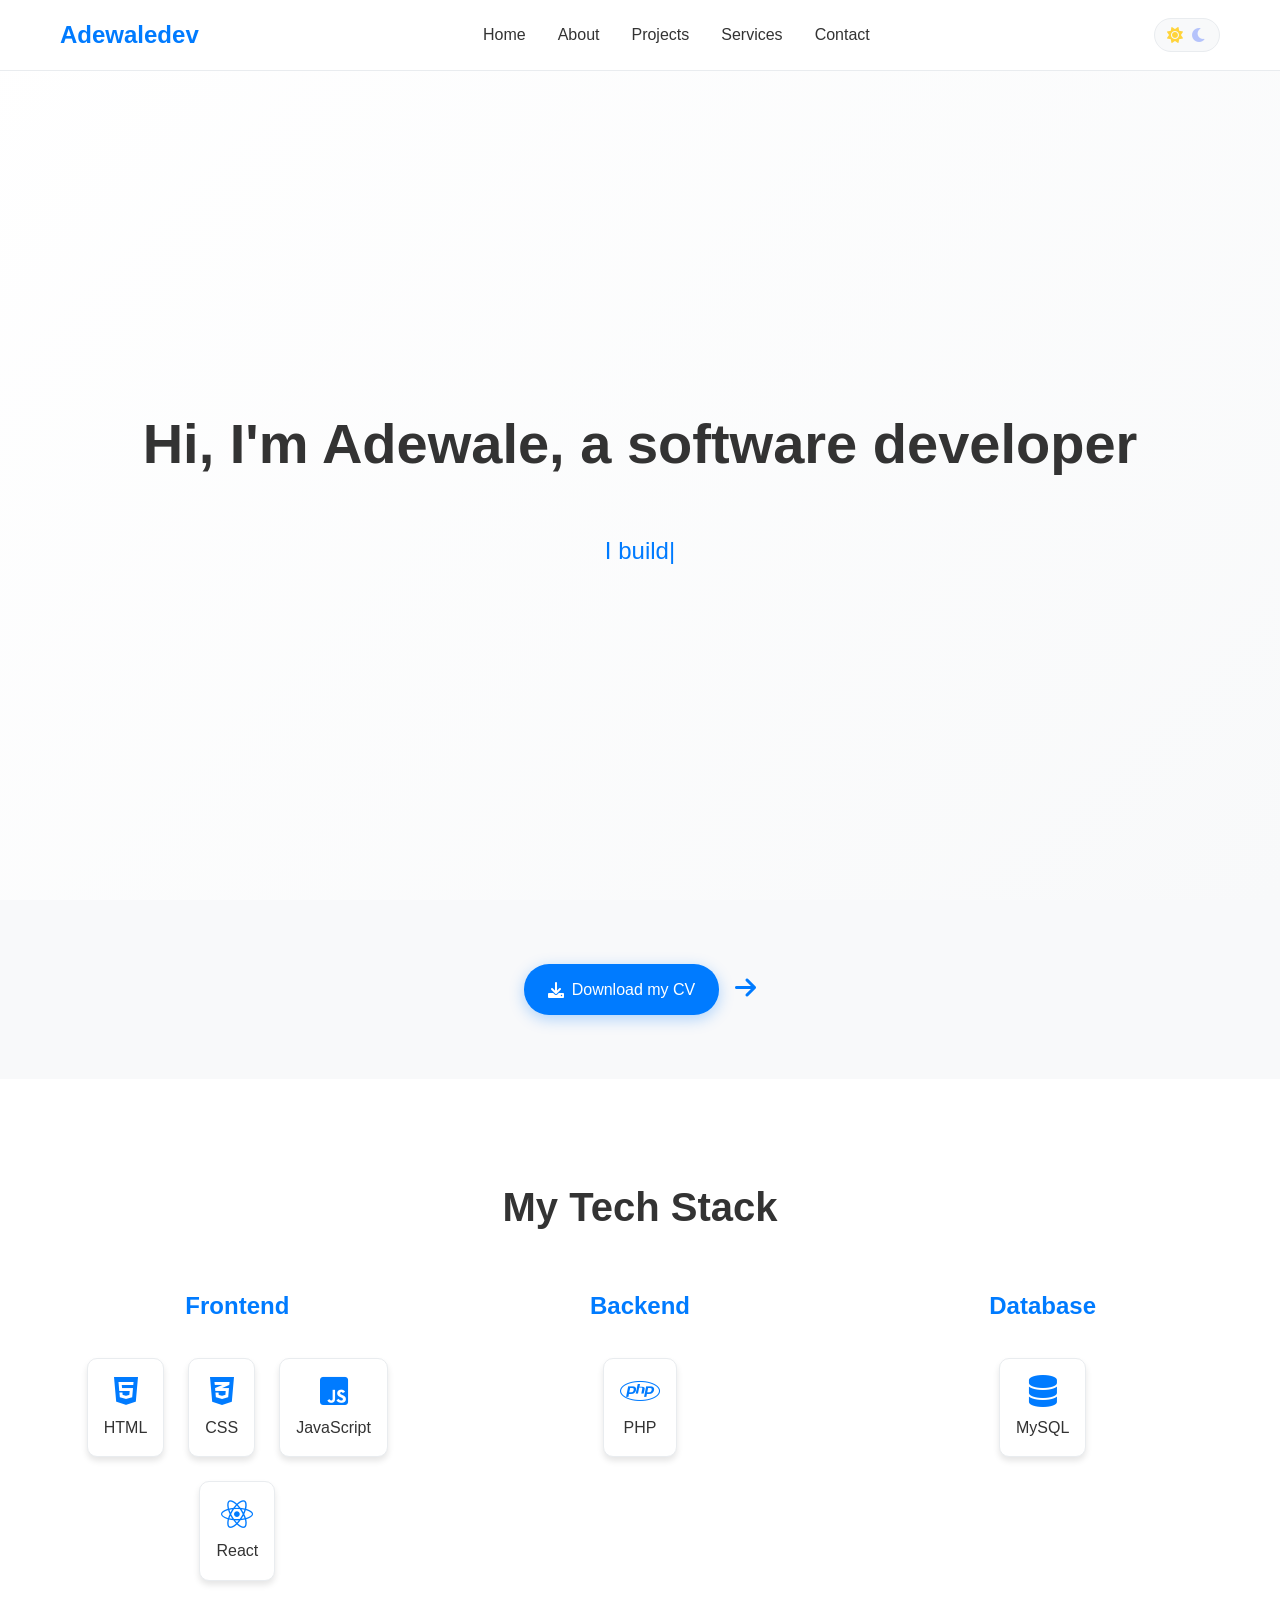
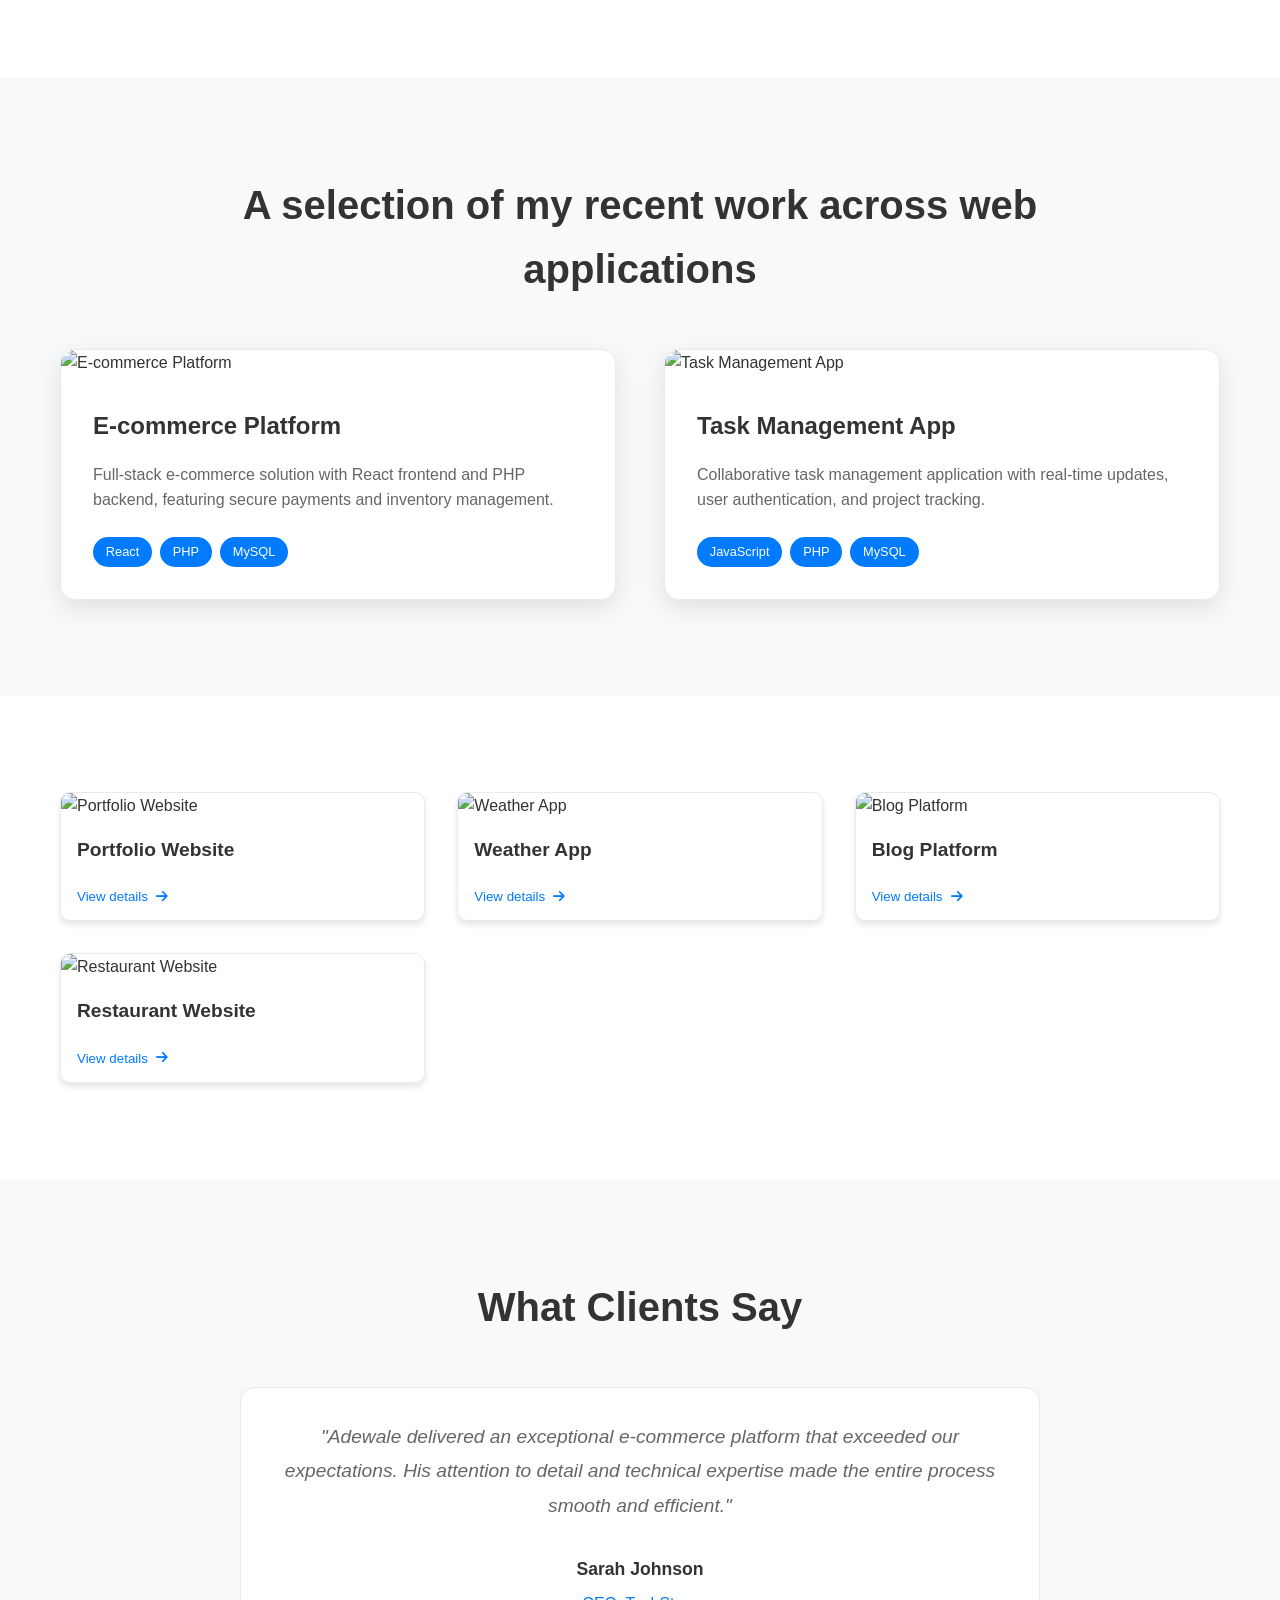
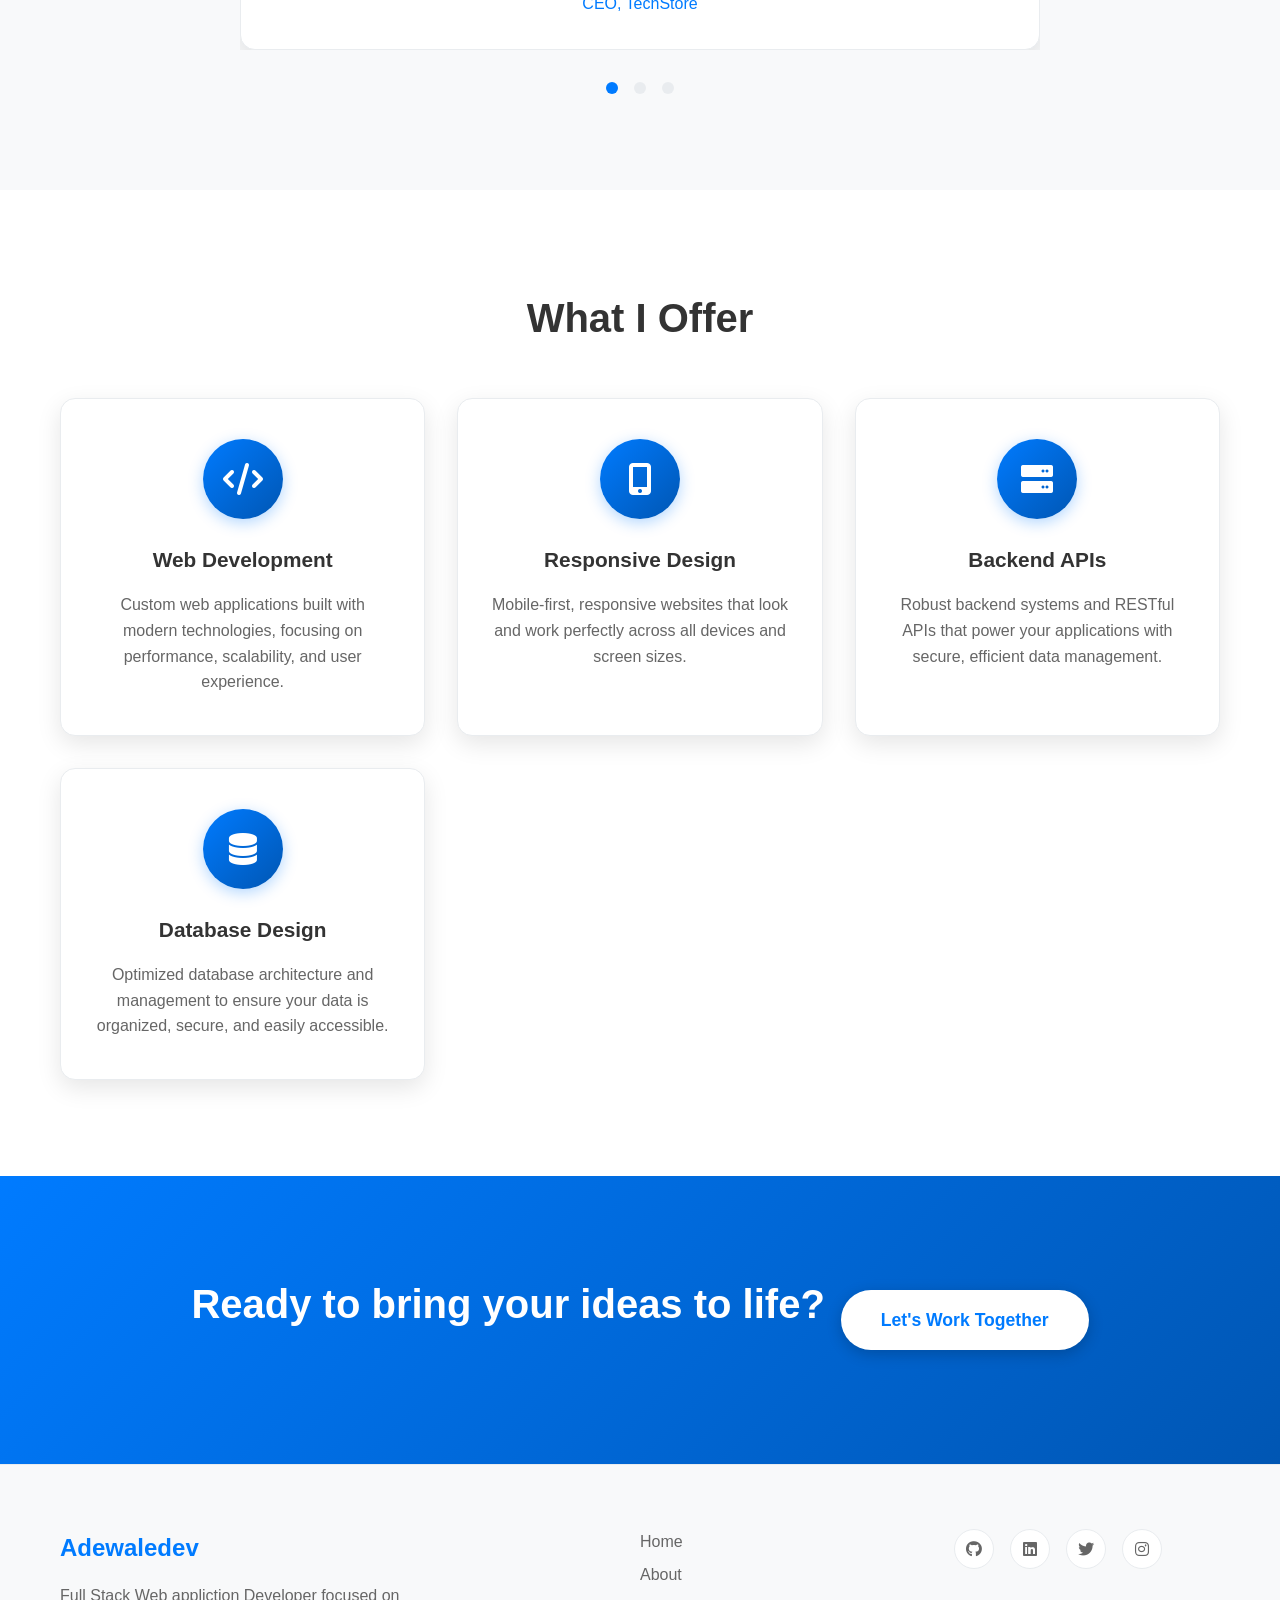
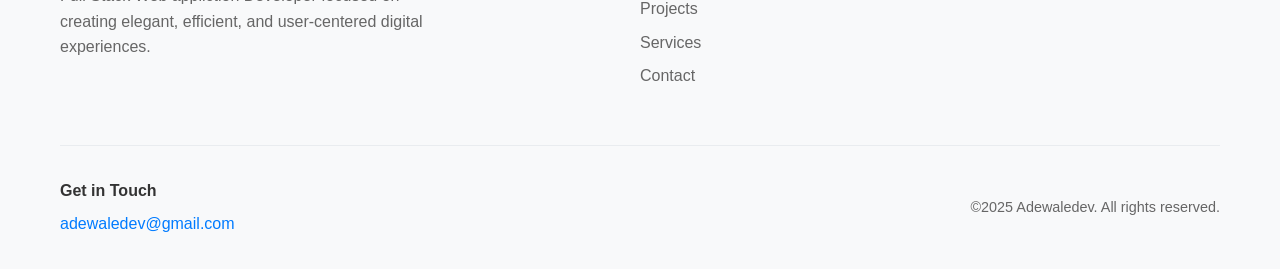
==== index.html @ 25d6973c "Add files via upload Project Overview A modern, responsive portfolio website built for Adewale, a F" ====
<!DOCTYPE html>
<html lang="en">
<head>
    <meta charset="UTF-8">
    <meta name="viewport" content="width=device-width, initial-scale=1.0">
    <title>Adewaledev - Full Stack Developer</title>
    <link rel="stylesheet" href="styles.css">
    <link href="https://cdnjs.cloudflare.com/ajax/libs/font-awesome/6.0.0/css/all.min.css" rel="stylesheet">
</head>
<body>
    <!-- Header -->
    <header class="header">
        <div class="container">
            <div class="logo">
                <h2>Adewaledev</h2>
            </div>
            <nav class="nav">
                <ul>
                    <li><a href="#home">Home</a></li>
                    <li><a href="#about">About</a></li>
                    <li><a href="#projects">Projects</a></li>
                    <li><a href="#services">Services</a></li>
                    <li><a href="#contact">Contact</a></li>
                </ul>
            </nav>
            <div class="theme-toggle">
                <input type="checkbox" id="theme-switch">
                <label for="theme-switch" class="toggle-label">
                    <i class="fas fa-sun"></i>
                    <i class="fas fa-moon"></i>
                </label>
            </div>
            <div class="mobile-menu-toggle">
                <span></span>
                <span></span>
                <span></span>
            </div>
        </div>
    </header>

    <!-- Hero Section -->
    <section id="home" class="hero">
        <div class="container">
            <div class="hero-content">
                <h1>Hi, I'm Adewale, a software developer</h1>
                <div class="typing-animation">
                    <span id="typing-text"></span>
                    <span class="cursor">|</span>
                </div>
            </div>
        </div>
    </section>

    <!-- Call to Action Section -->
    <section class="cta-explore">
        <div class="container">
            <div class="cta-content">
               <a href="#" id="download-cv" class="cv-download-btn">
                   <i class="fas fa-download"></i>
                   <span>Download my CV</span>
               </a>
                <div class="arrow-animation">
                    <i class="fas fa-arrow-right"></i>
                </div>
            </div>
        </div>
    </section>

    <!-- Tech Stack Section -->
    <section id="about" class="tech-stack">
        <div class="container">
            <h2>My Tech Stack</h2>
            <div class="tech-categories">
                <div class="tech-category">
                    <h3>Frontend</h3>
                    <div class="tech-items">
                        <div class="tech-item">
                            <i class="fab fa-html5"></i>
                            <span>HTML</span>
                        </div>
                        <div class="tech-item">
                            <i class="fab fa-css3-alt"></i>
                            <span>CSS</span>
                        </div>
                        <div class="tech-item">
                            <i class="fab fa-js-square"></i>
                            <span>JavaScript</span>
                        </div>
                        <div class="tech-item">
                            <i class="fab fa-react"></i>
                            <span>React</span>
                        </div>
                    </div>
                </div>
                <div class="tech-category">
                    <h3>Backend</h3>
                    <div class="tech-items">
                        <div class="tech-item">
                            <i class="fab fa-php"></i>
                            <span>PHP</span>
                        </div>
                    </div>
                </div>
                <div class="tech-category">
                    <h3>Database</h3>
                    <div class="tech-items">
                        <div class="tech-item">
                            <i class="fas fa-database"></i>
                            <span>MySQL</span>
                        </div>
                    </div>
                </div>
            </div>
        </div>
    </section>

    <!-- Featured Projects Section -->
    <section id="projects" class="featured-projects">
        <div class="container">
            <h2>A selection of my recent work across web applications</h2>
            <div class="featured-grid">
                <div class="featured-project">
                    <div class="project-image">
                        <img src="img/4 (2).jpg" alt="E-commerce Platform">
                    </div>
                    <div class="project-info">
                        <h3>E-commerce Platform</h3>
                        <p>Full-stack e-commerce solution with React frontend and PHP backend, featuring secure payments and inventory management.</p>
                        <div class="project-tech">
                            <span>React</span>
                            <span>PHP</span>
                            <span>MySQL</span>
                        </div>
                    </div>
                </div>
                <div class="featured-project">
                    <div class="project-image">
                        <img src="img/1 (3).jpg" alt="Task Management App">
                    </div>
                    <div class="project-info">
                        <h3>Task Management App</h3>
                        <p>Collaborative task management application with real-time updates, user authentication, and project tracking.</p>
                        <div class="project-tech">
                            <span>JavaScript</span>
                            <span>PHP</span>
                            <span>MySQL</span>
                        </div>
                    </div>
                </div>
            </div>
        </div>
    </section>

    <!-- Other Projects Grid -->
    <section class="other-projects">
        <div class="container">
            <div class="projects-grid">
                <div class="project-card">
                    <div class="project-thumbnail">
                        <img src="img/1 (1).jpg" alt="Portfolio Website">
                    </div>
                    <h4>Portfolio Website</h4>
                    <button class="view-details-btn">
                        View details <i class="fas fa-arrow-right"></i>
                    </button>
                </div>
                <div class="project-card">
                    <div class="project-thumbnail">
                        <img src="img/1 (2).jpg" alt="Weather App">
                    </div>
                    <h4>Weather App</h4>
                    <button class="view-details-btn">
                        View details <i class="fas fa-arrow-right"></i>
                    </button>
                </div>
                <div class="project-card">
                    <div class="project-thumbnail">
                        <img src="img/1 (3).jpg" alt="Blog Platform">
                    </div>
                    <h4>Blog Platform</h4>
                    <button class="view-details-btn">
                        View details <i class="fas fa-arrow-right"></i>
                    </button>
                </div>
                <div class="project-card">
                    <div class="project-thumbnail">
                        <img src="img/4 (1).jpg" alt="Restaurant Website">
                    </div>
                    <h4>Restaurant Website</h4>
                    <button class="view-details-btn">
                        View details <i class="fas fa-arrow-right"></i>
                    </button>
                </div>
            </div>
        </div>
    </section>

    <!-- Client Feedback Section -->
    <section class="client-feedback">
        <div class="container">
            <h2>What Clients Say</h2>
            <div class="testimonial-slider">
                <div class="testimonial active">
                    <div class="testimonial-content">
                        <p>"Adewale delivered an exceptional e-commerce platform that exceeded our expectations. His attention to detail and technical expertise made the entire process smooth and efficient."</p>
                        <div class="client-info">
                            <h4>Sarah Johnson</h4>
                            <span>CEO, TechStore</span>
                        </div>
                    </div>
                </div>
                <div class="testimonial">
                    <div class="testimonial-content">
                        <p>"Working with Adewale was a pleasure. He understood our requirements perfectly and delivered a robust web application that has significantly improved our business operations."</p>
                        <div class="client-info">
                            <h4>Michael Chen</h4>
                            <span>Founder, StartupXYZ</span>
                        </div>
                    </div>
                </div>
                <div class="testimonial">
                    <div class="testimonial-content">
                        <p>"Adewale's full-stack development skills are impressive. He created a beautiful, functional website that perfectly represents our brand and serves our customers well."</p>
                        <div class="client-info">
                            <h4>Emily Rodriguez</h4>
                            <span>Marketing Director, Creative Agency</span>
                        </div>
                    </div>
                </div>
            </div>
            <div class="testimonial-dots">
                <span class="dot active" data-slide="0"></span>
                <span class="dot" data-slide="1"></span>
                <span class="dot" data-slide="2"></span>
            </div>
        </div>
    </section>

    <!-- Services Section -->
    <section id="services" class="services">
        <div class="container">
            <h2>What I Offer</h2>
            <div class="services-grid">
                <div class="service-box">
                    <div class="service-icon">
                        <i class="fas fa-code"></i>
                    </div>
                    <h3>Web Development</h3>
                    <p>Custom web applications built with modern technologies, focusing on performance, scalability, and user experience.</p>
                </div>
                <div class="service-box">
                    <div class="service-icon">
                        <i class="fas fa-mobile-alt"></i>
                    </div>
                    <h3>Responsive Design</h3>
                    <p>Mobile-first, responsive websites that look and work perfectly across all devices and screen sizes.</p>
                </div>
                <div class="service-box">
                    <div class="service-icon">
                        <i class="fas fa-server"></i>
                    </div>
                    <h3>Backend APIs</h3>
                    <p>Robust backend systems and RESTful APIs that power your applications with secure, efficient data management.</p>
                </div>
                <div class="service-box">
                    <div class="service-icon">
                        <i class="fas fa-database"></i>
                    </div>
                    <h3>Database Design</h3>
                    <p>Optimized database architecture and management to ensure your data is organized, secure, and easily accessible.</p>
                </div>
            </div>
        </div>
    </section>

    <!-- Call to Action Section -->
    <section class="cta-work">
        <div class="container">
            <div class="cta-content">
                <h2>Ready to bring your ideas to life?</h2>
                <a href="mailto:adewaledev@gmail.com" class="cta-button">
                    Let's Work Together
                </a>
            </div>
        </div>
    </section>

    <!-- Footer -->
    <footer id="contact" class="footer">
        <div class="container">
            <div class="footer-content">
                <div class="footer-info">
                    <h3>Adewaledev</h3>
                    <p>Full Stack Web appliction Developer focused on creating elegant, efficient, and user-centered digital experiences.</p>
                </div>
                <div class="footer-nav">
                    <ul>
                        <li><a href="#home">Home</a></li>
                        <li><a href="#about">About</a></li>
                        <li><a href="#projects">Projects</a></li>
                        <li><a href="#services">Services</a></li>
                        <li><a href="#contact">Contact</a></li>
                    </ul>
                </div>
                <div class="footer-social">
                    <a href="#" aria-label="GitHub"><i class="fab fa-github"></i></a>
                    <a href="#" aria-label="LinkedIn"><i class="fab fa-linkedin"></i></a>
                    <a href="#" aria-label="Twitter"><i class="fab fa-twitter"></i></a>
                    <a href="#" aria-label="Instagram"><i class="fab fa-instagram"></i></a>
                </div>
            </div>
            <div class="footer-bottom">
                <div class="get-in-touch">
                    <h4>Get in Touch</h4>
                    <a href="mailto:adewaledev@gmail.com">adewaledev@gmail.com</a>
                </div>
                <div class="footer-copyright">
                    <p>&copy;2025 Adewaledev. All rights reserved.</p>
                </div>
            </div>
        </div>
    </footer>

    <script src="script.js"></script>
</body>
</html>
---- styles.css ----
/* Reset and Base Styles */
* {
    margin: 0;
    padding: 0;
    box-sizing: border-box;
}

:root {
    /* Light mode colors */
    --primary-bg: #ffffff;
    --secondary-bg: #f8f9fa;
    --text-primary: #333333;
    --text-secondary: #666666;
    --accent-color: #007bff;
    --accent-hover: #0056b3;
    --border-color: #e9ecef;
    --shadow: rgba(0, 0, 0, 0.1);
    --card-bg: #ffffff;
}

[data-theme="dark"] {
    /* Dark mode colors */
    --primary-bg: #1a1a1a;
    --secondary-bg: #2d2d2d;
    --text-primary: #ffffff;
    --text-secondary: #cccccc;
    --accent-color: #4dabf7;
    --accent-hover: #339af0;
    --border-color: #404040;
    --shadow: rgba(0, 0, 0, 0.3);
    --card-bg: #2d2d2d;
}

body {
    font-family: 'Arial', sans-serif;
    line-height: 1.6;
    color: var(--text-primary);
    background-color: var(--primary-bg);
    transition: all 0.3s ease;
}

.container {
    max-width: 1200px;
    margin: 0 auto;
    padding: 0 20px;
}

/* Header Styles */
.header {
    position: fixed;
    top: 0;
    left: 0;
    right: 0;
    z-index: 1000;
    background-color: var(--primary-bg);
    border-bottom: 1px solid var(--border-color);
    backdrop-filter: blur(10px);
    transition: all 0.3s ease;
}

.header .container {
    display: flex;
    justify-content: space-between;
    align-items: center;
    padding: 1rem 20px;
}

.logo h2 {
    color: var(--accent-color);
    font-size: 1.5rem;
    font-weight: bold;
}

.nav ul {
    display: flex;
    list-style: none;
    gap: 2rem;
}

.nav a {
    text-decoration: none;
    color: var(--text-primary);
    font-weight: 500;
    transition: color 0.3s ease;
    position: relative;
}

.nav a:hover {
    color: var(--accent-color);
}

.nav a::after {
    content: '';
    position: absolute;
    bottom: -5px;
    left: 0;
    width: 0;
    height: 2px;
    background-color: var(--accent-color);
    transition: width 0.3s ease;
}

.nav a:hover::after {
    width: 100%;
}

/* Theme Toggle */
.theme-toggle {
    position: relative;
}

#theme-switch {
    display: none;
}

.toggle-label {
    display: flex;
    align-items: center;
    background-color: var(--secondary-bg);
    padding: 0.5rem;
    border-radius: 25px;
    cursor: pointer;
    transition: all 0.3s ease;
    border: 1px solid var(--border-color);
}

.toggle-label i {
    font-size: 1rem;
    margin: 0 0.25rem;
    transition: all 0.3s ease;
}

.toggle-label .fa-sun {
    color: #ffd43b;
}

.toggle-label .fa-moon {
    color: #748ffc;
}

#theme-switch:checked + .toggle-label .fa-sun {
    opacity: 0.5;
}

#theme-switch:not(:checked) + .toggle-label .fa-moon {
    opacity: 0.5;
}

/* Mobile Menu Toggle */
.mobile-menu-toggle {
    display: none;
    flex-direction: column;
    cursor: pointer;
    gap: 4px;
    padding: 5px;
    z-index: 1001;
}

.mobile-menu-toggle span {
    width: 25px;
    height: 3px;
    background-color: var(--text-primary);
    transition: all 0.3s ease;
    border-radius: 2px;
}

/* Mobile menu toggle animation */
.mobile-menu-toggle.active span:nth-child(1) {
    transform: rotate(45deg) translate(5px, 5px);
}

.mobile-menu-toggle.active span:nth-child(2) {
    opacity: 0;
}

.mobile-menu-toggle.active span:nth-child(3) {
    transform: rotate(-45deg) translate(7px, -6px);
}

/* Hero Section */
.hero {
    min-height: 100vh;
    display: flex;
    align-items: center;
    justify-content: center;
    text-align: center;
    background: linear-gradient(135deg, var(--primary-bg) 0%, var(--secondary-bg) 100%);
    padding-top: 80px;
}

.hero-content h1 {
    font-size: 3.5rem;
    font-weight: bold;
    margin-bottom: 2rem;
    color: var(--text-primary);
    opacity: 0;
    animation: fadeInUp 1s ease 0.5s forwards;
}

.typing-animation {
    font-size: 1.5rem;
    color: var(--accent-color);
    min-height: 60px;
    display: flex;
    align-items: center;
    justify-content: center;
    opacity: 0;
    animation: fadeInUp 1s ease 1s forwards;
}

.cursor {
    animation: blink 1s infinite;
}

@keyframes fadeInUp {
    from {
        opacity: 0;
        transform: translateY(30px);
    }
    to {
        opacity: 1;
        transform: translateY(0);
    }
}

@keyframes blink {
    0%, 50% { opacity: 1; }
    51%, 100% { opacity: 0; }
}

/* Call to Action Explore */
.cta-explore {
    padding: 4rem 0;
    text-align: center;
    background-color: var(--secondary-bg);
}

.cta-content {
    display: flex;
    align-items: center;
    justify-content: center;
    gap: 1rem;
}

.cta-content p {
    font-size: 1.2rem;
    color: var(--text-secondary);
}

/* CV Download Button */
.cv-download-btn {
    display: inline-flex;
    align-items: center;
    gap: 0.5rem;
    padding: 0.8rem 1.5rem;
    background-color: var(--accent-color);
    color: white;
    text-decoration: none;
    border-radius: 25px;
    font-weight: 500;
    transition: all 0.3s ease;
    box-shadow: 0 4px 15px rgba(0, 123, 255, 0.3);
}

.cv-download-btn:hover {
    background-color: var(--accent-hover);
    transform: translateY(-3px);
    box-shadow: 0 8px 25px rgba(0, 123, 255, 0.4);
}

.cv-download-btn i {
    font-size: 1rem;
}

.arrow-animation {
    animation: bounceRight 2s infinite;
}

.arrow-animation i {
    font-size: 1.5rem;
    color: var(--accent-color);
}

@keyframes bounceRight {
    0%, 20%, 50%, 80%, 100% {
        transform: translateX(0);
    }
    40% {
        transform: translateX(10px);
    }
    60% {
        transform: translateX(5px);
    }
}

/* Tech Stack Section */
.tech-stack {
    padding: 6rem 0;
    background-color: var(--primary-bg);
}

.tech-stack h2 {
    text-align: center;
    font-size: 2.5rem;
    margin-bottom: 3rem;
    color: var(--text-primary);
}

.tech-categories {
    display: grid;
    grid-template-columns: repeat(auto-fit, minmax(300px, 1fr));
    gap: 3rem;
}

.tech-category h3 {
    text-align: center;
    font-size: 1.5rem;
    margin-bottom: 2rem;
    color: var(--accent-color);
}

.tech-items {
    display: flex;
    justify-content: center;
    flex-wrap: wrap;
    gap: 1.5rem;
}

.tech-item {
    display: flex;
    flex-direction: column;
    align-items: center;
    gap: 0.5rem;
    padding: 1rem;
    background-color: var(--card-bg);
    border-radius: 10px;
    box-shadow: 0 4px 6px var(--shadow);
    transition: transform 0.3s ease, box-shadow 0.3s ease;
    border: 1px solid var(--border-color);
}

.tech-item:hover {
    transform: translateY(-5px);
    box-shadow: 0 8px 20px var(--shadow);
}

.tech-item i {
    font-size: 2rem;
    color: var(--accent-color);
}

.tech-item span {
    font-weight: 500;
    color: var(--text-primary);
}

/* Featured Projects Section */
.featured-projects {
    padding: 6rem 0;
    background-color: var(--secondary-bg);
}

.featured-projects h2 {
    text-align: center;
    font-size: 2.5rem;
    margin-bottom: 3rem;
    color: var(--text-primary);
    max-width: 800px;
    margin-left: auto;
    margin-right: auto;
}

.featured-grid {
    display: grid;
    grid-template-columns: repeat(auto-fit, minmax(500px, 1fr));
    gap: 3rem;
}

.featured-project {
    background-color: var(--card-bg);
    border-radius: 15px;
    overflow: hidden;
    box-shadow: 0 8px 25px var(--shadow);
    transition: transform 0.3s ease, box-shadow 0.3s ease;
    border: 1px solid var(--border-color);
}

.featured-project:hover {
    transform: translateY(-10px);
    box-shadow: 0 15px 40px var(--shadow);
}

.project-image img {
    width: 100%;
    height: 300px;
    object-fit: cover;
}

.project-info {
    padding: 2rem;
}

.project-info h3 {
    font-size: 1.5rem;
    margin-bottom: 1rem;
    color: var(--text-primary);
}

.project-info p {
    color: var(--text-secondary);
    margin-bottom: 1.5rem;
    line-height: 1.6;
}

.project-tech {
    display: flex;
    gap: 0.5rem;
    flex-wrap: wrap;
}

.project-tech span {
    background-color: var(--accent-color);
    color: white;
    padding: 0.3rem 0.8rem;
    border-radius: 20px;
    font-size: 0.8rem;
    font-weight: 500;
}

/* Other Projects Grid */
.other-projects {
    padding: 6rem 0;
    background-color: var(--primary-bg);
}

.projects-grid {
    display: grid;
    grid-template-columns: repeat(auto-fit, minmax(280px, 1fr));
    gap: 2rem;
}

.project-card {
    background-color: var(--card-bg);
    border-radius: 10px;
    overflow: hidden;
    box-shadow: 0 4px 6px var(--shadow);
    transition: transform 0.3s ease, box-shadow 0.3s ease;
    border: 1px solid var(--border-color);
}

.project-card:hover {
    transform: translateY(-5px);
    box-shadow: 0 8px 20px var(--shadow);
}

.project-thumbnail img {
    width: 100%;
    height: 200px;
    object-fit: cover;
}

.project-card h4 {
    padding: 1rem 1rem 0.5rem;
    color: var(--text-primary);
    font-size: 1.2rem;
}

.view-details-btn {
    display: flex;
    align-items: center;
    gap: 0.5rem;
    padding: 1rem;
    background: none;
    border: none;
    color: var(--accent-color);
    cursor: pointer;
    font-weight: 500;
    transition: color 0.3s ease;
}

.view-details-btn:hover {
    color: var(--accent-hover);
}

.view-details-btn i {
    transition: transform 0.3s ease;
}

.view-details-btn:hover i {
    transform: translateX(5px);
}

/* Client Feedback Section */
.client-feedback {
    padding: 6rem 0;
    background-color: var(--secondary-bg);
}

.client-feedback h2 {
    text-align: center;
    font-size: 2.5rem;
    margin-bottom: 3rem;
    color: var(--text-primary);
}

.testimonial-slider {
    position: relative;
    max-width: 800px;
    margin: 0 auto;
    overflow: hidden;
}

.testimonial {
    display: none;
    text-align: center;
    padding: 2rem;
    background-color: var(--card-bg);
    border-radius: 15px;
    box-shadow: 0 8px 25px var(--shadow);
    border: 1px solid var(--border-color);
    opacity: 0;
    transform: translateX(50px);
    transition: all 0.5s ease;
}

.testimonial.active {
    display: block;
    opacity: 1;
    transform: translateX(0);
}

.testimonial-content p {
    font-size: 1.2rem;
    font-style: italic;
    color: var(--text-secondary);
    margin-bottom: 2rem;
    line-height: 1.8;
}

.client-info h4 {
    color: var(--text-primary);
    font-size: 1.1rem;
    margin-bottom: 0.5rem;
}

.client-info span {
    color: var(--accent-color);
    font-weight: 500;
}

.testimonial-dots {
    display: flex;
    justify-content: center;
    gap: 1rem;
    margin-top: 2rem;
}

.dot {
    width: 12px;
    height: 12px;
    border-radius: 50%;
    background-color: var(--border-color);
    cursor: pointer;
    transition: background-color 0.3s ease;
}

.dot.active {
    background-color: var(--accent-color);
}

/* Services Section */
.services {
    padding: 6rem 0;
    background-color: var(--primary-bg);
}

.services h2 {
    text-align: center;
    font-size: 2.5rem;
    margin-bottom: 3rem;
    color: var(--text-primary);
}

.services-grid {
    display: grid;
    grid-template-columns: repeat(auto-fit, minmax(280px, 1fr));
    gap: 2rem;
}

.service-box {
    text-align: center;
    padding: 2.5rem 2rem;
    background-color: var(--card-bg);
    border-radius: 15px;
    box-shadow: 0 8px 25px var(--shadow);
    transition: transform 0.3s ease, box-shadow 0.3s ease;
    border: 1px solid var(--border-color);
}

.service-box:hover {
    transform: translateY(-10px);
    box-shadow: 0 15px 40px var(--shadow);
}

.service-icon {
    width: 80px;
    height: 80px;
    margin: 0 auto 1.5rem;
    display: flex;
    align-items: center;
    justify-content: center;
    background: linear-gradient(135deg, var(--accent-color), var(--accent-hover));
    border-radius: 50%;
    box-shadow: 0 4px 15px rgba(0, 123, 255, 0.3);
}

.service-icon i {
    font-size: 2rem;
    color: white;
}

.service-box h3 {
    font-size: 1.3rem;
    margin-bottom: 1rem;
    color: var(--text-primary);
}

.service-box p {
    color: var(--text-secondary);
    line-height: 1.6;
}

/* Call to Action Work Section */
.cta-work {
    padding: 6rem 0;
    background: linear-gradient(135deg, var(--accent-color), var(--accent-hover));
    text-align: center;
}

.cta-work .cta-content h2 {
    font-size: 2.5rem;
    color: white;
    margin-bottom: 2rem;
}

.cta-button {
    display: inline-block;
    padding: 1rem 2.5rem;
    background-color: white;
    color: var(--accent-color);
    text-decoration: none;
    font-weight: bold;
    font-size: 1.1rem;
    border-radius: 50px;
    transition: all 0.3s ease;
    box-shadow: 0 4px 15px rgba(0, 0, 0, 0.2);
}

.cta-button:hover {
    transform: translateY(-3px);
    box-shadow: 0 8px 25px rgba(0, 0, 0, 0.3);
}

/* Footer */
.footer {
    background-color: var(--secondary-bg);
    padding: 4rem 0 2rem;
    border-top: 1px solid var(--border-color);
}

.footer-content {
    display: grid;
    grid-template-columns: 2fr 1fr 1fr;
    gap: 3rem;
    margin-bottom: 3rem;
}

.footer-info h3 {
    font-size: 1.5rem;
    color: var(--accent-color);
    margin-bottom: 1rem;
}

.footer-info p {
    color: var(--text-secondary);
    line-height: 1.6;
    max-width: 400px;
}

.footer-nav ul {
    list-style: none;
}

.footer-nav li {
    margin-bottom: 0.5rem;
}

.footer-nav a {
    color: var(--text-secondary);
    text-decoration: none;
    transition: color 0.3s ease;
}

.footer-nav a:hover {
    color: var(--accent-color);
}

.footer-social {
    display: flex;
    gap: 1rem;
    flex-wrap: wrap;
}

.footer-social a {
    display: flex;
    align-items: center;
    justify-content: center;
    width: 40px;
    height: 40px;
    background-color: var(--card-bg);
    color: var(--text-secondary);
    border-radius: 50%;
    text-decoration: none;
    transition: all 0.3s ease;
    border: 1px solid var(--border-color);
}

.footer-social a:hover {
    background-color: var(--accent-color);
    color: white;
    transform: translateY(-3px);
}

.footer-bottom {
    display: flex;
    justify-content: space-between;
    align-items: center;
    padding-top: 2rem;
    border-top: 1px solid var(--border-color);
}

.get-in-touch h4 {
    color: var(--text-primary);
    margin-bottom: 0.5rem;
}

.get-in-touch a {
    color: var(--accent-color);
    text-decoration: none;
    font-weight: 500;
}

.footer-copyright p {
    color: var(--text-secondary);
    font-size: 0.9rem;
}

/* Responsive Design */
@media (max-width: 768px) {
    .header .container {
        padding: 1rem 20px;
    }
    
    .nav {
        position: fixed;
        top: 0;
        right: -100%;
        width: 80%;
        max-width: 300px;
        height: 100vh;
        background-color: var(--primary-bg);
        border-left: 1px solid var(--border-color);
        transition: right 0.3s ease;
        z-index: 1000;
        padding-top: 80px;
        box-shadow: -5px 0 15px var(--shadow);
    }
    
    .nav.active {
        right: 0;
    }
    
    .nav ul {
        flex-direction: column;
        gap: 0;
        padding: 2rem;
    }
    
    .nav li {
        margin-bottom: 1rem;
    }
    
    .nav a {
        display: block;
        padding: 1rem 0;
        font-size: 1.1rem;
        border-bottom: 1px solid var(--border-color);
        color: var(--text-primary);
    }
    
    .mobile-menu-toggle {
        display: flex;
    }
    
    .hero-content h1 {
        font-size: 2.5rem;
    }
    
    .typing-animation {
        font-size: 1.2rem;
    }
    
    .tech-categories {
        grid-template-columns: 1fr;
        gap: 2rem;
    }
    
    .featured-grid {
        grid-template-columns: 1fr;
        gap: 2rem;
    }
    
    .featured-project {
        min-width: unset;
    }
    
    .projects-grid {
        grid-template-columns: repeat(auto-fit, minmax(250px, 1fr));
        gap: 1.5rem;
    }
    
    .services-grid {
        grid-template-columns: 1fr;
        gap: 1.5rem;
    }
    
    .service-box {
        padding: 2rem 1.5rem;
    }
    
    .footer-content {
        grid-template-columns: 1fr;
        gap: 2rem;
        text-align: center;
    }
    
    .footer-social {
        justify-content: center;
    }
    
    .footer-bottom {
        flex-direction: column;
        gap: 1rem;
        text-align: center;
    }
    
    .cta-work .cta-content h2 {
        font-size: 2rem;
    }
    
    .cta-content {
        flex-direction: column;
        gap: 1.5rem;
    }
}

@media (max-width: 480px) {
    .hero-content h1 {
        font-size: 2rem;
    }
    
    .typing-animation {
        font-size: 1rem;
    }
    
    .tech-stack h2,
    .featured-projects h2,
    .client-feedback h2,
    .services h2 {
        font-size: 2rem;
    }
    
    .tech-items {
        gap: 1rem;
    }
    
    .tech-item {
        padding: 0.8rem;
    }
    
    .service-box {
        padding: 1.5rem 1rem;
    }
    
    .testimonial {
        padding: 1.5rem;
    }
    
    .testimonial-content p {
        font-size: 1rem;
    }
    
    .cta-work .cta-content h2 {
        font-size: 1.8rem;
    }
    
    .cta-button {
        padding: 0.8rem 2rem;
        font-size: 1rem;
    }
    
    .cv-download-btn {
        padding: 0.7rem 1.2rem;
        font-size: 0.9rem;
    }
}

/* Smooth scrolling */
html {
    scroll-behavior: smooth;
}

/* Loading animations */
@keyframes slideInFromLeft {
    from {
        opacity: 0;
        transform: translateX(-50px);
    }
    to {
        opacity: 1;
        transform: translateX(0);
    }
}

@keyframes slideInFromRight {
    from {
        opacity: 0;
        transform: translateX(50px);
    }
    to {
        opacity: 1;
        transform: translateX(0);
    }
}

@keyframes slideInFromBottom {
    from {
        opacity: 0;
        transform: translateY(50px);
    }
    to {
        opacity: 1;
        transform: translateY(0);
    }
}

/* Intersection Observer animations */
.animate-on-scroll {
    opacity: 0;
    transform: translateY(30px);
    transition: all 0.6s ease;
}

.animate-on-scroll.animate {
    opacity: 1;
    transform: translateY(0);
}
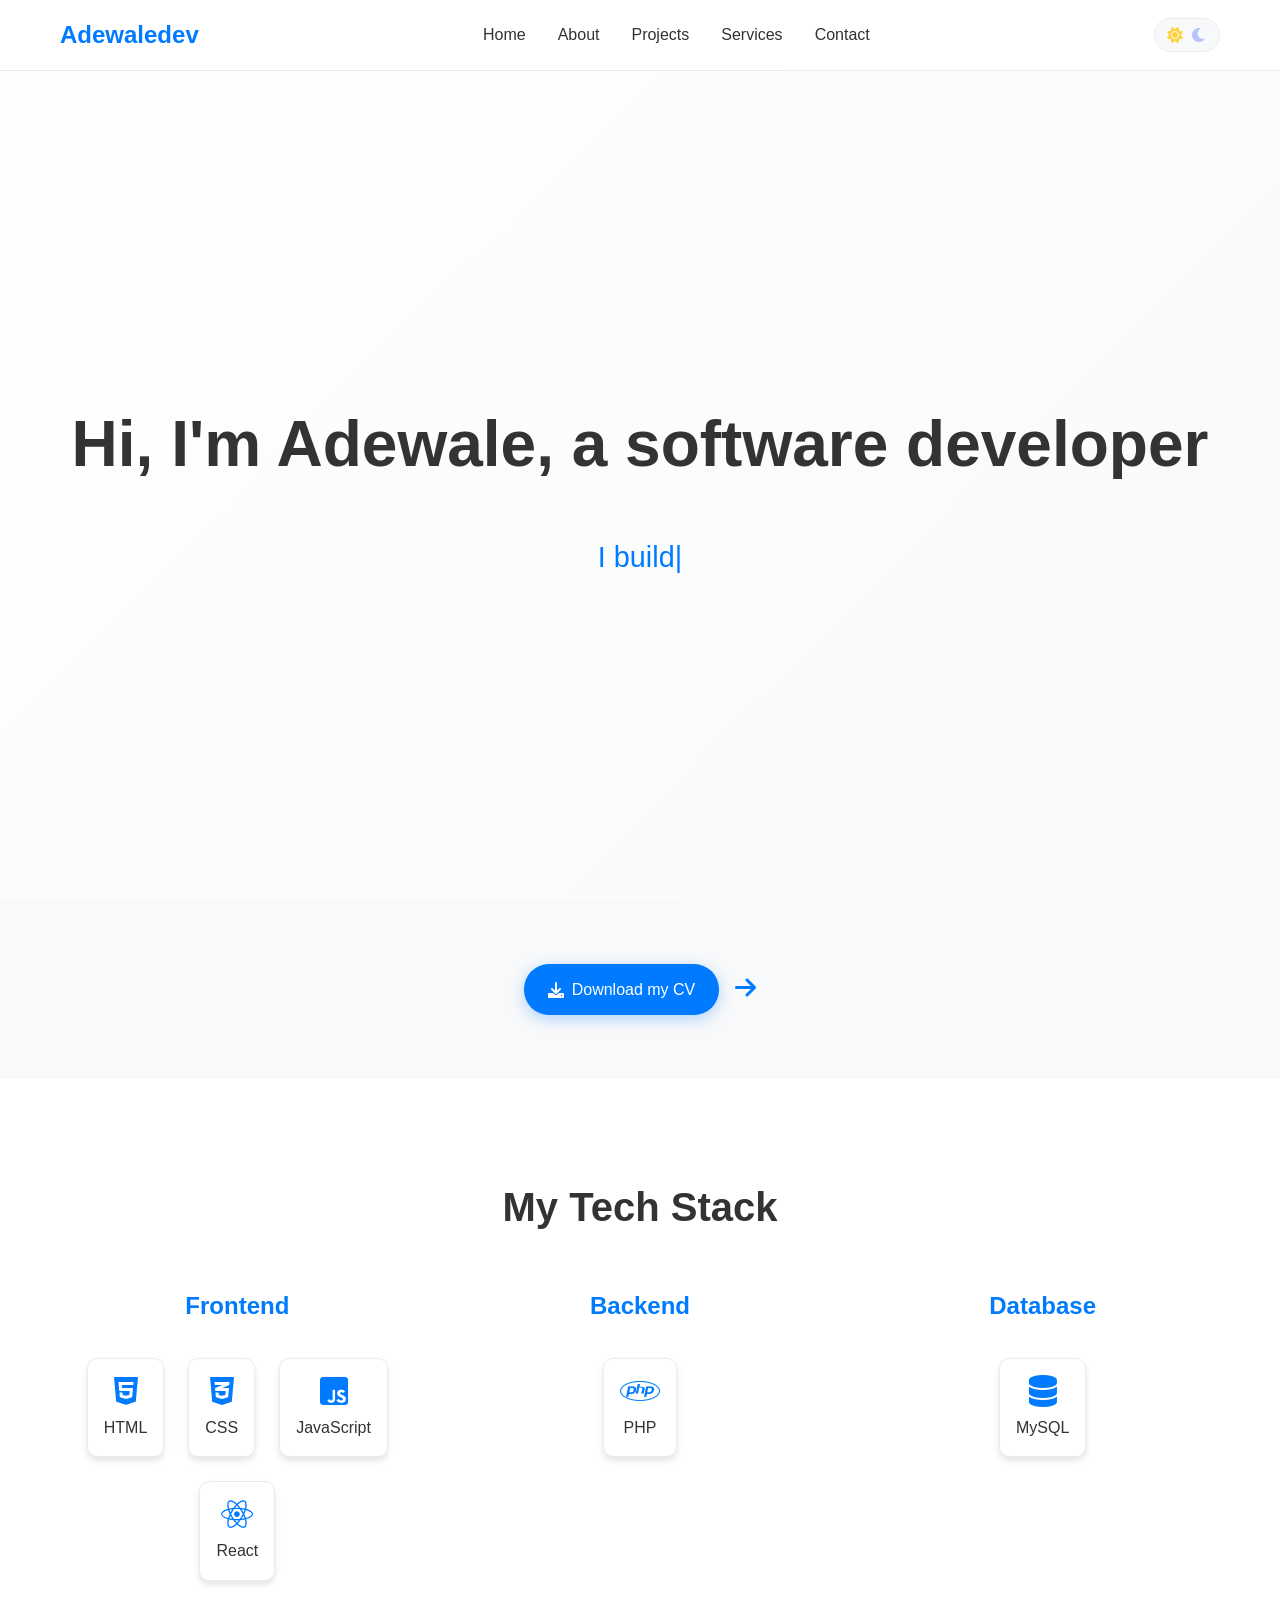
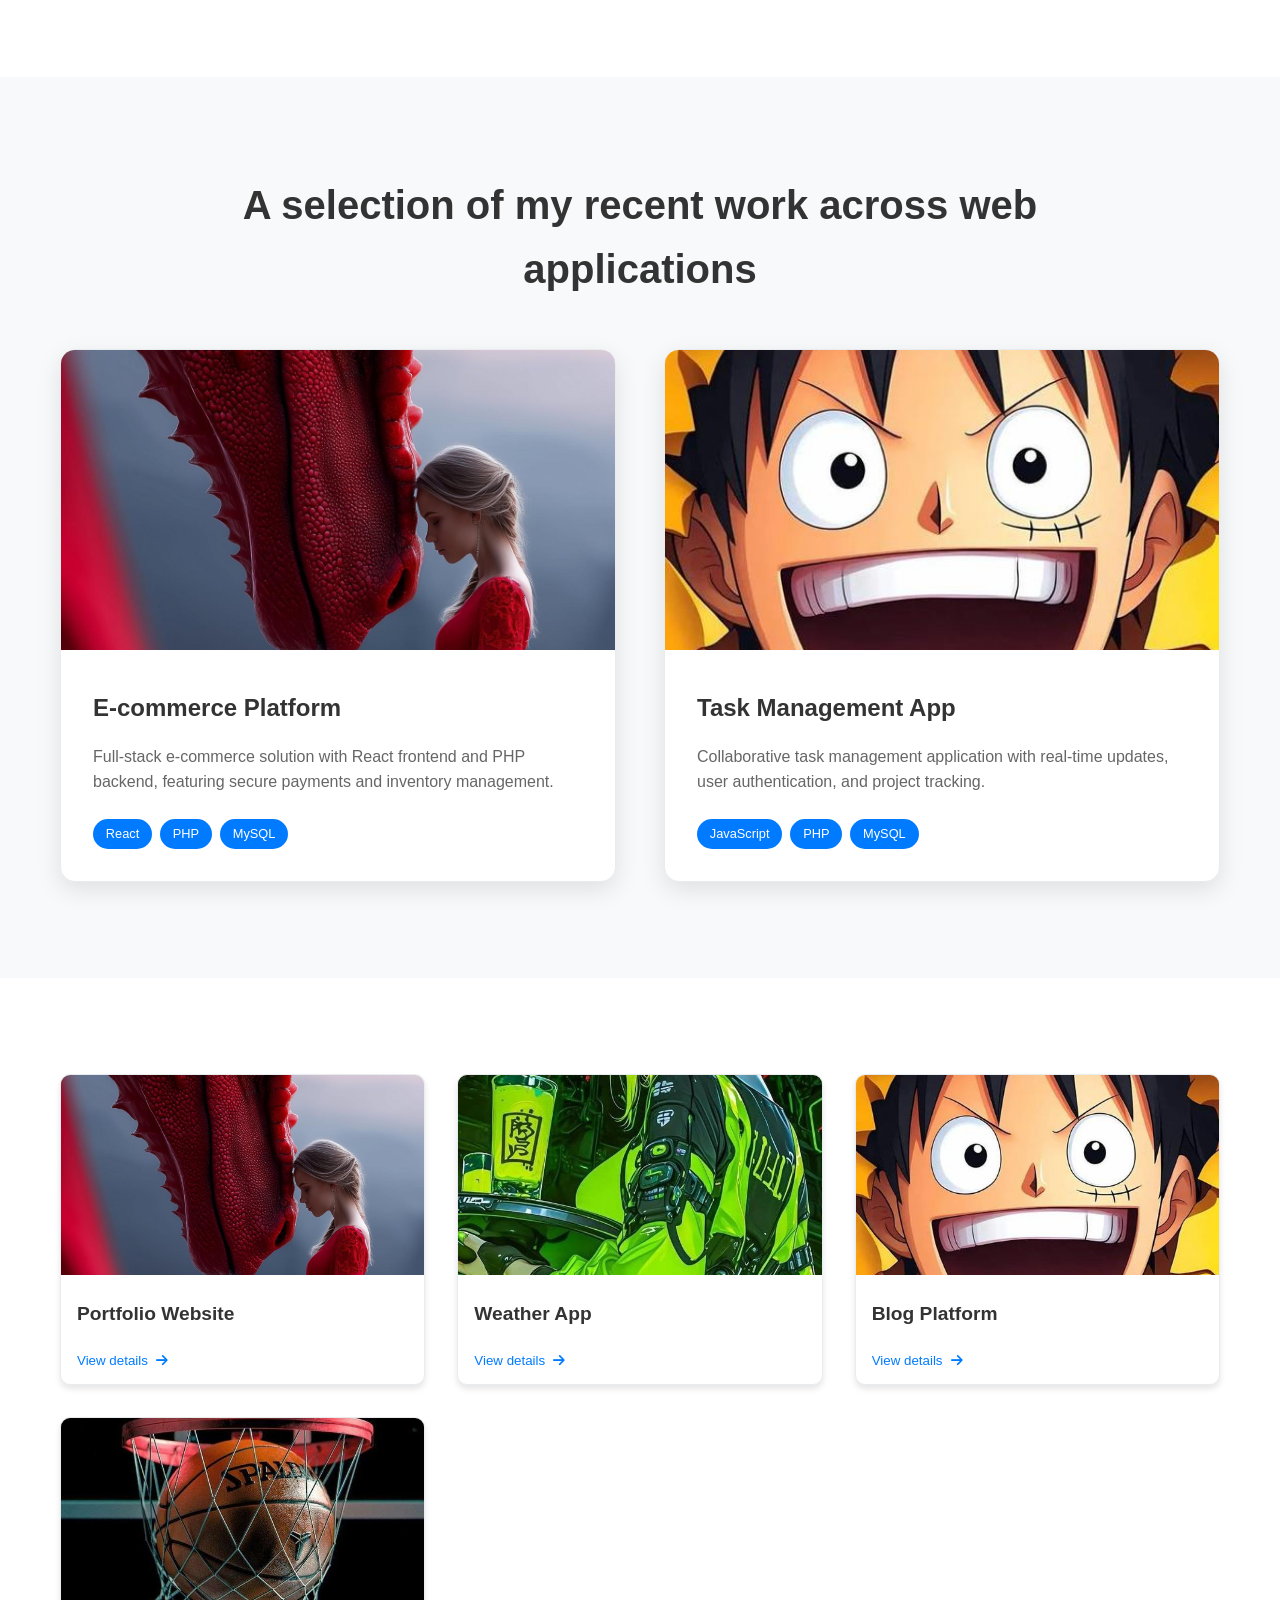
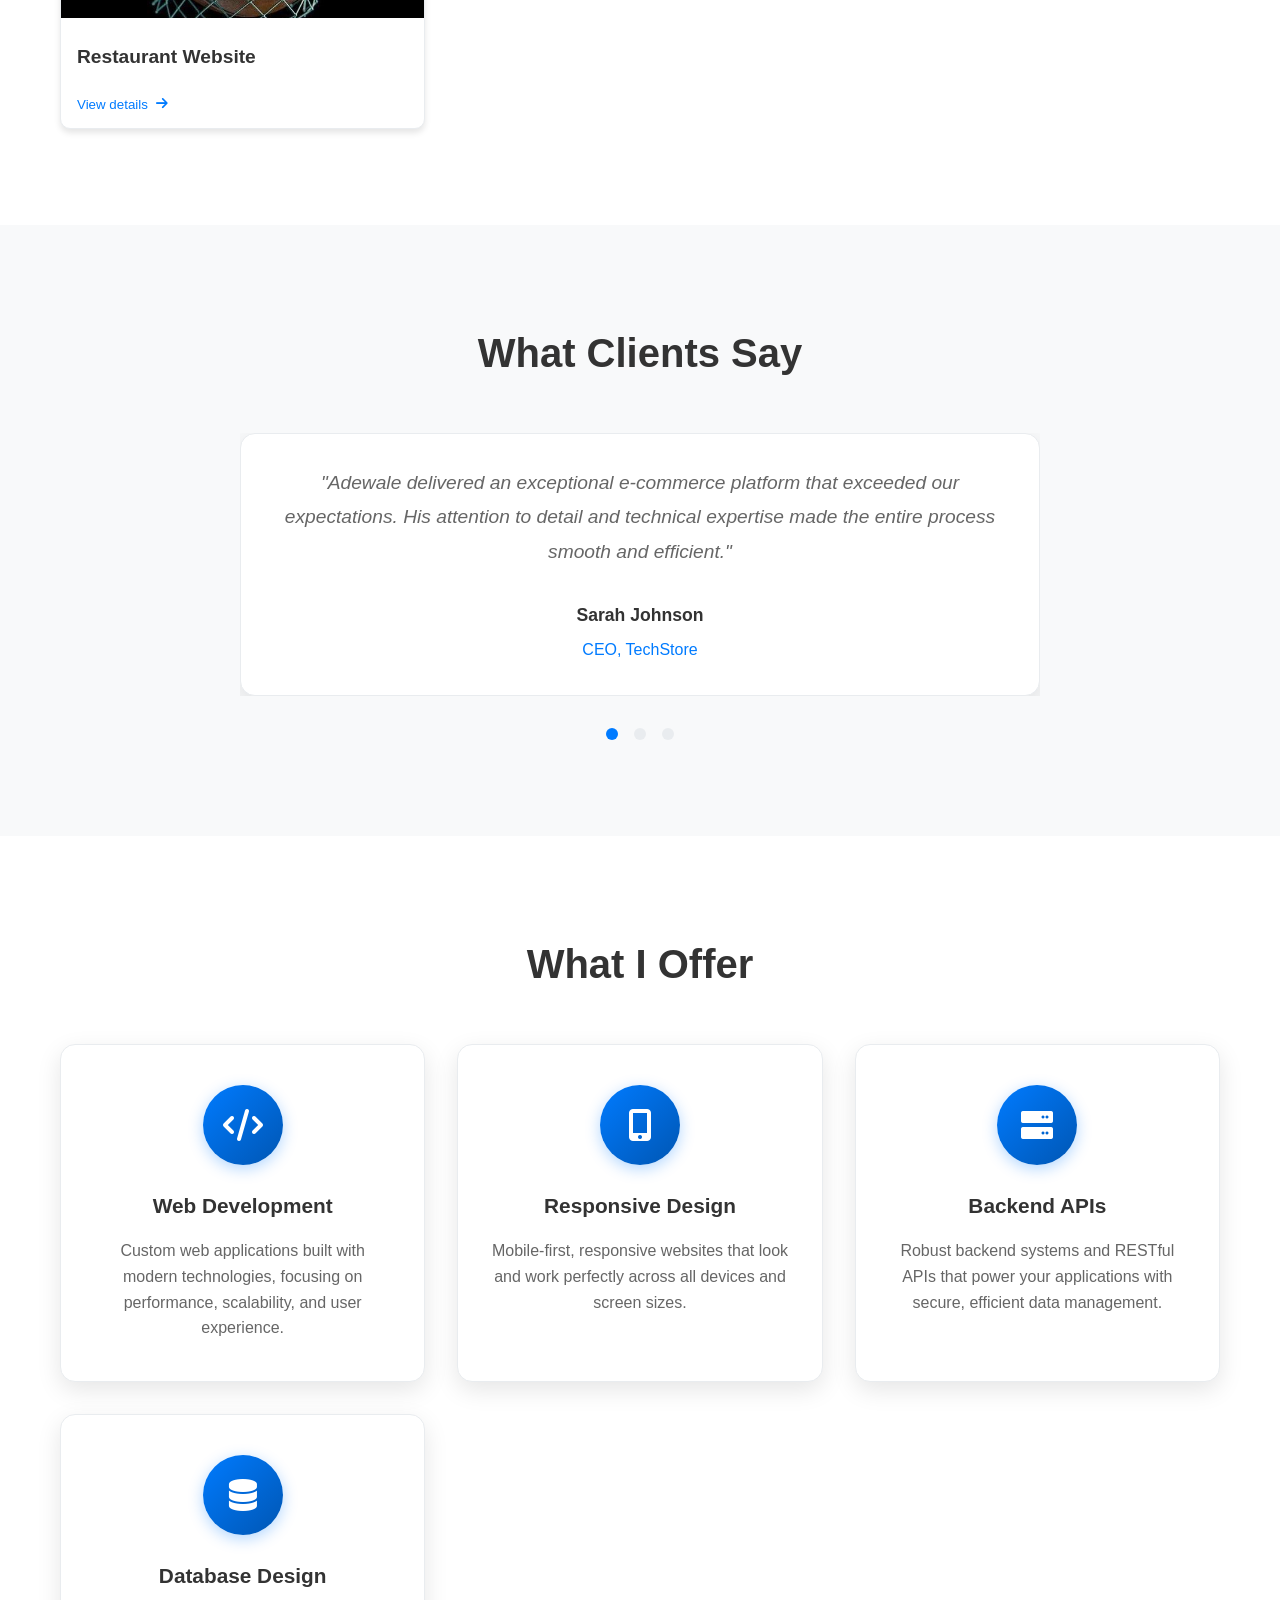
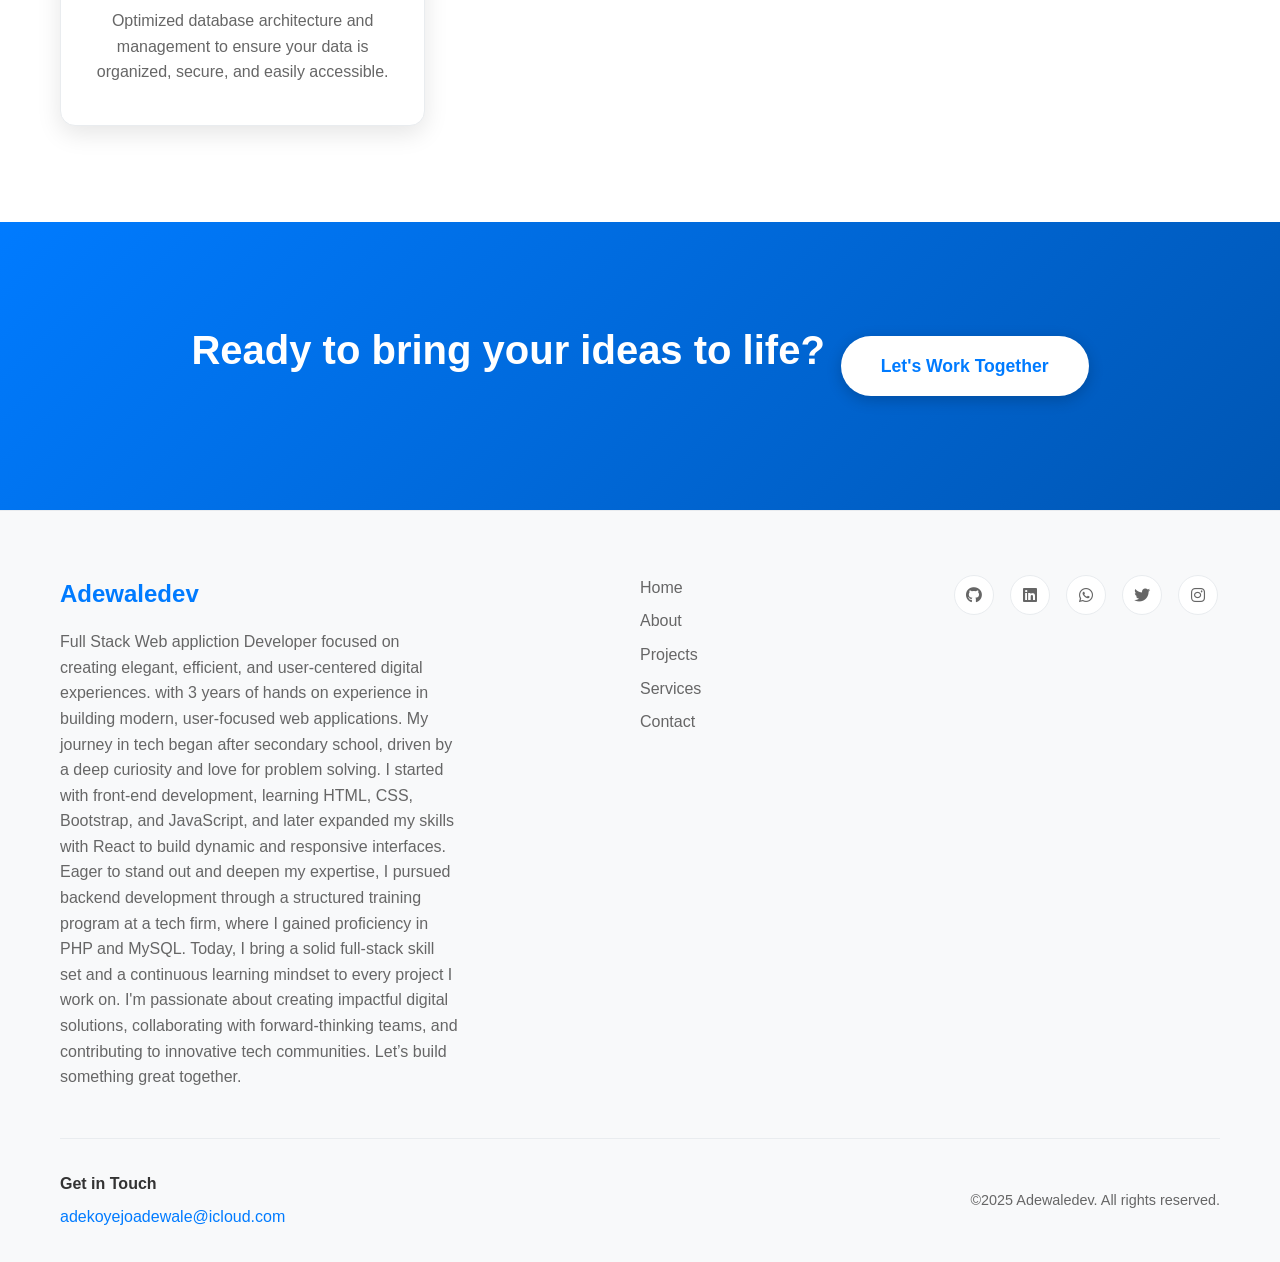
==== commit 16514e66: "Add files via upload" ====
--- a/index.html
+++ b/index.html
@@ -3,7 +3,7 @@
 <head>
     <meta charset="UTF-8">
     <meta name="viewport" content="width=device-width, initial-scale=1.0">
-    <title>Adewaledev - Full Stack Developer</title>
+    <title>Adewaledev Full Stack Developer</title>
     <link rel="stylesheet" href="styles.css">
     <link href="https://cdnjs.cloudflare.com/ajax/libs/font-awesome/6.0.0/css/all.min.css" rel="stylesheet">
 </head>
@@ -121,7 +121,7 @@
             <div class="featured-grid">
                 <div class="featured-project">
                     <div class="project-image">
-                        <img src="img/4 (2).jpg" alt="E-commerce Platform">
+                        <img src="1 (1).jpg" alt="E-commerce Platform">
                     </div>
                     <div class="project-info">
                         <h3>E-commerce Platform</h3>
@@ -135,7 +135,7 @@
                 </div>
                 <div class="featured-project">
                     <div class="project-image">
-                        <img src="img/1 (3).jpg" alt="Task Management App">
+                        <img src="1 (3).jpg" alt="Task Management App">
                     </div>
                     <div class="project-info">
                         <h3>Task Management App</h3>
@@ -157,7 +157,7 @@
             <div class="projects-grid">
                 <div class="project-card">
                     <div class="project-thumbnail">
-                        <img src="img/1 (1).jpg" alt="Portfolio Website">
+                        <img src="1 (1).jpg" alt="Portfolio Website">
                     </div>
                     <h4>Portfolio Website</h4>
                     <button class="view-details-btn">
@@ -166,7 +166,7 @@
                 </div>
                 <div class="project-card">
                     <div class="project-thumbnail">
-                        <img src="img/1 (2).jpg" alt="Weather App">
+                        <img src="1 (2).jpg" alt="Weather App">
                     </div>
                     <h4>Weather App</h4>
                     <button class="view-details-btn">
@@ -175,7 +175,7 @@
                 </div>
                 <div class="project-card">
                     <div class="project-thumbnail">
-                        <img src="img/1 (3).jpg" alt="Blog Platform">
+                        <img src="1 (3).jpg" alt="Blog Platform">
                     </div>
                     <h4>Blog Platform</h4>
                     <button class="view-details-btn">
@@ -184,7 +184,7 @@
                 </div>
                 <div class="project-card">
                     <div class="project-thumbnail">
-                        <img src="img/4 (1).jpg" alt="Restaurant Website">
+                        <img src="4 (1).jpg" alt="Restaurant Website">
                     </div>
                     <h4>Restaurant Website</h4>
                     <button class="view-details-btn">
@@ -291,7 +291,18 @@
             <div class="footer-content">
                 <div class="footer-info">
                     <h3>Adewaledev</h3>
-                    <p>Full Stack Web appliction Developer focused on creating elegant, efficient, and user-centered digital experiences.</p>
+                    <p>Full Stack Web appliction Developer focused on creating elegant, efficient, and user-centered digital experiences.
+                        with 3 years of hands on experience in building modern,
+                         user-focused web applications. My journey in tech began after secondary school, 
+                         driven by a deep curiosity and love for problem solving.
+                         I started with front-end development, learning HTML, CSS, Bootstrap, and JavaScript,
+                         and later expanded my skills with React to build dynamic and responsive interfaces. 
+                        Eager to stand out and deepen my expertise, I pursued backend development through a structured training program at a tech firm,
+                         where I gained proficiency in PHP and MySQL.
+                         Today, I bring a solid full-stack skill set and a continuous learning mindset to every project I work on.
+                         I'm passionate about creating impactful digital solutions, collaborating with forward-thinking teams,
+                          and contributing to innovative tech communities.
+                           Let’s build something great together.</p>
                 </div>
                 <div class="footer-nav">
                     <ul>
@@ -304,15 +315,16 @@
                 </div>
                 <div class="footer-social">
                     <a href="#" aria-label="GitHub"><i class="fab fa-github"></i></a>
-                    <a href="#" aria-label="LinkedIn"><i class="fab fa-linkedin"></i></a>
+                    <a href="https://www.linkedin.com/in/adewale-adekoyejo-34948a365?utm_source=share&utm_campaign=share_via&utm_content=profile&utm_medium=ios_app" aria-label="LinkedIn"><i class="fab fa-linkedin"></i></a>
+                    <a href="https://whatsapp.com/dl/09067034513" aria-label="whatsapp"><i class="fab fa-whatsapp"></i></a>
                     <a href="#" aria-label="Twitter"><i class="fab fa-twitter"></i></a>
-                    <a href="#" aria-label="Instagram"><i class="fab fa-instagram"></i></a>
+                    <a href="#" aria-label="https://www.instagram.com/im__adewale?igsh=ZHdiNGIzM2o1aWcz&utm_source=qr"><i class="fab fa-instagram"></i></a>
                 </div>
             </div>
             <div class="footer-bottom">
                 <div class="get-in-touch">
                     <h4>Get in Touch</h4>
-                    <a href="mailto:adewaledev@gmail.com">adewaledev@gmail.com</a>
+                    <a href="mailto:adekoyejoadewale@icloud.com">adekoyejoadewale@icloud.com</a>
                 </div>
                 <div class="footer-copyright">
                     <p>&copy;2025 Adewaledev. All rights reserved.</p>
--- a/styles.css
+++ b/styles.css
@@ -189,7 +189,7 @@
 }
 
 .hero-content h1 {
-    font-size: 3.5rem;
+    font-size: 4rem;
     font-weight: bold;
     margin-bottom: 2rem;
     color: var(--text-primary);
@@ -198,7 +198,7 @@
 }
 
 .typing-animation {
-    font-size: 1.5rem;
+    font-size: 1.8rem;
     color: var(--accent-color);
     min-height: 60px;
     display: flex;
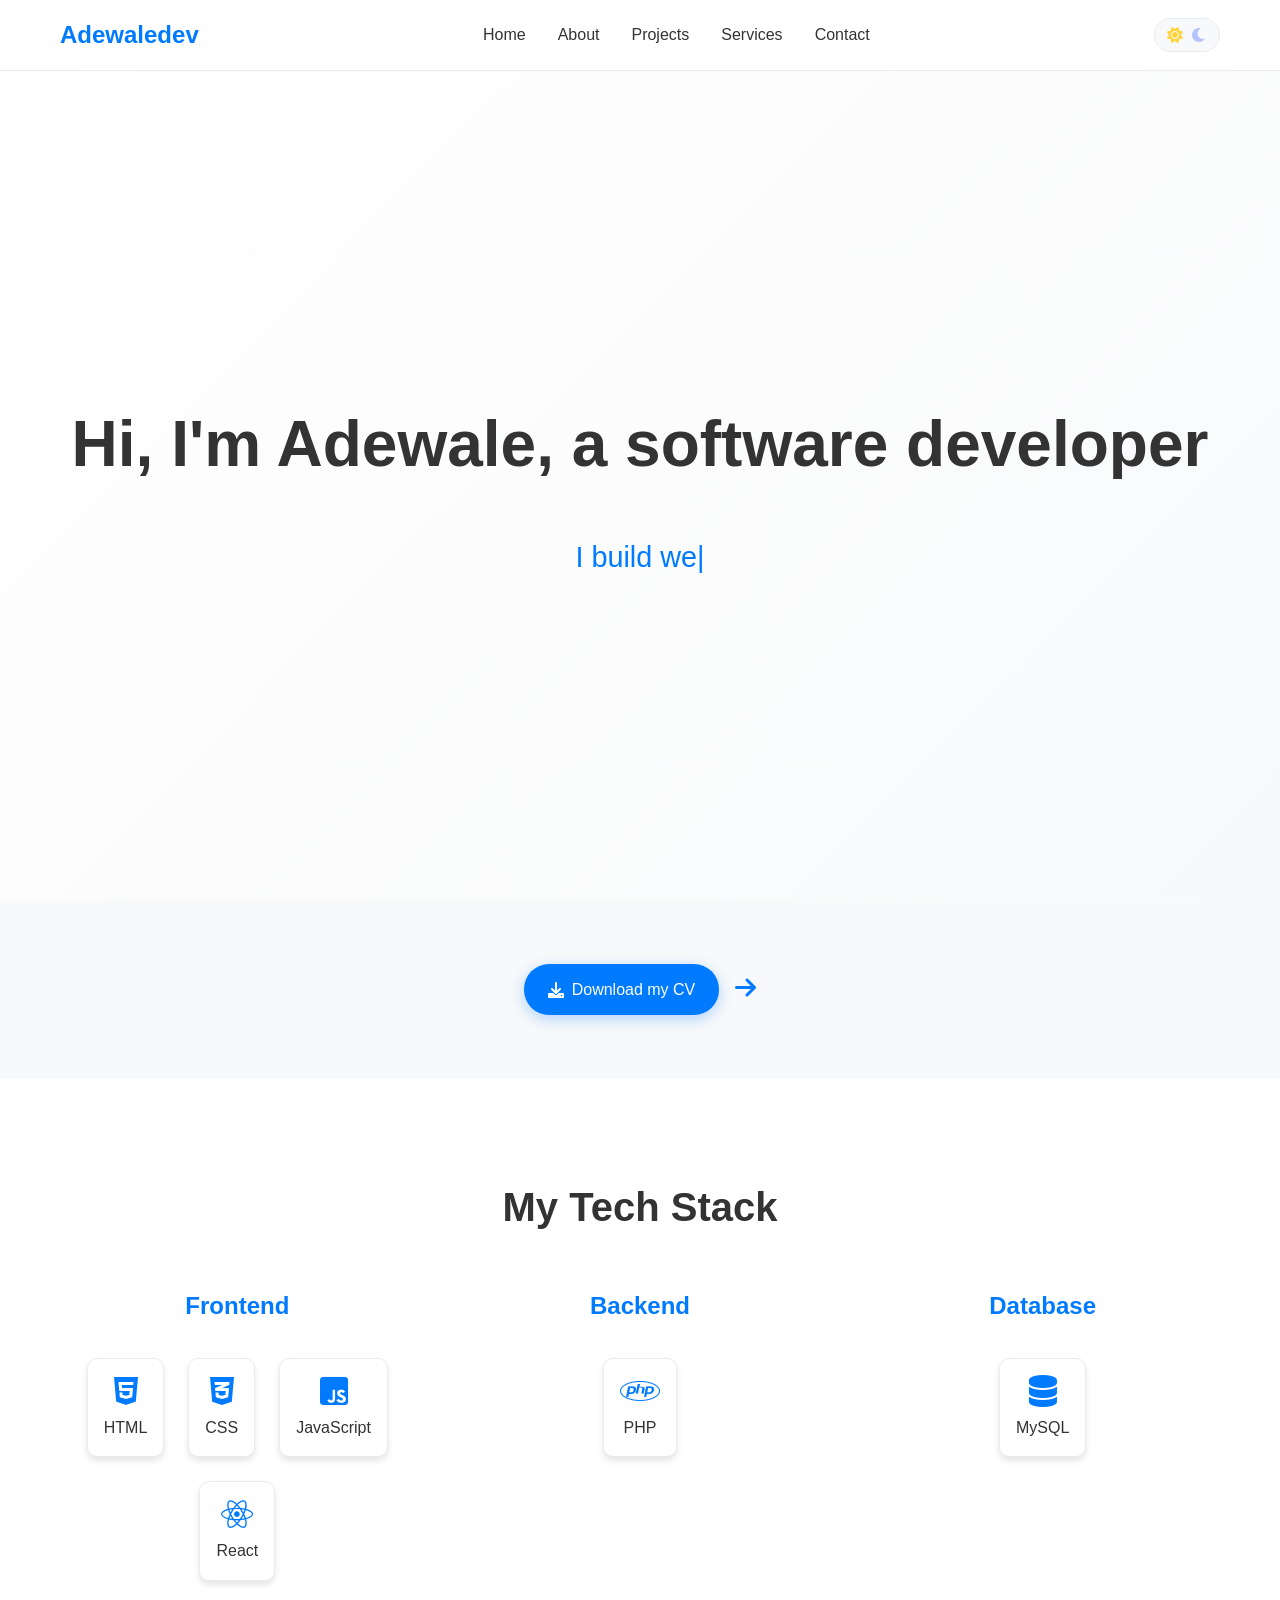
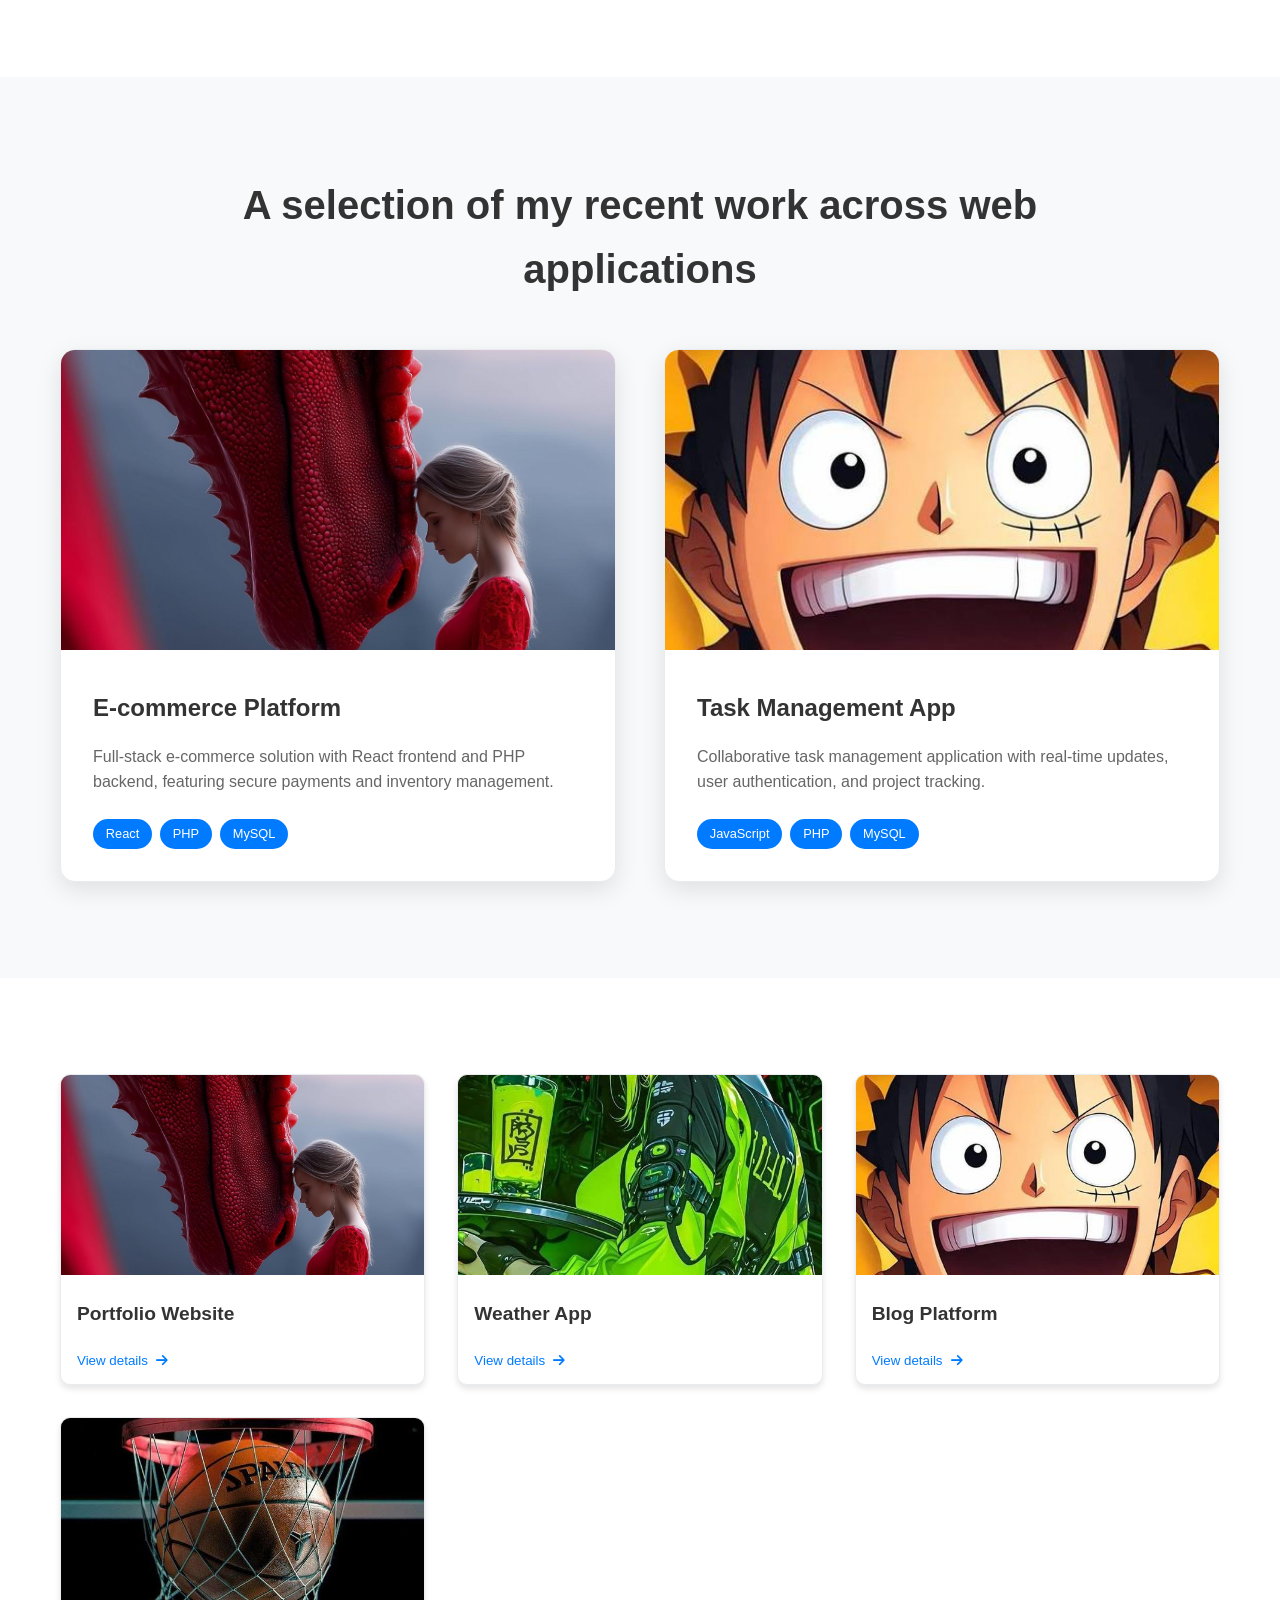
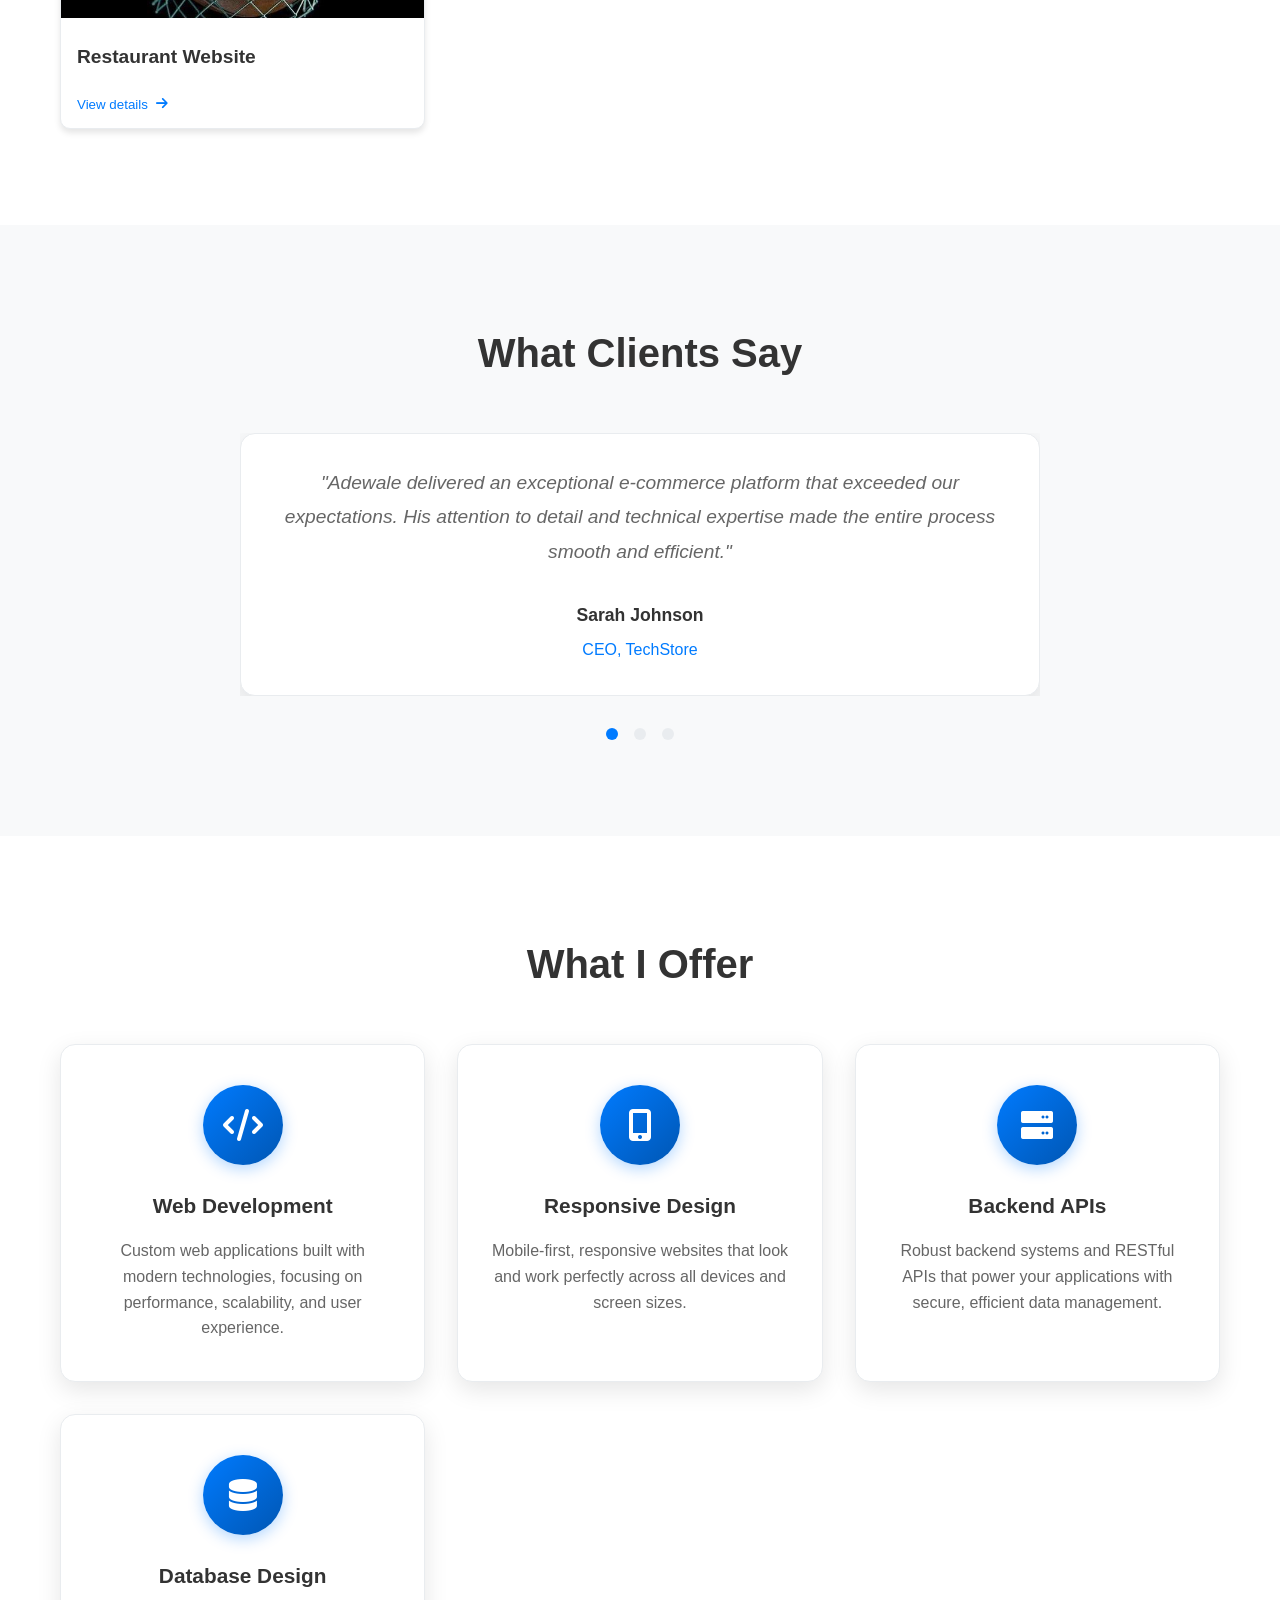
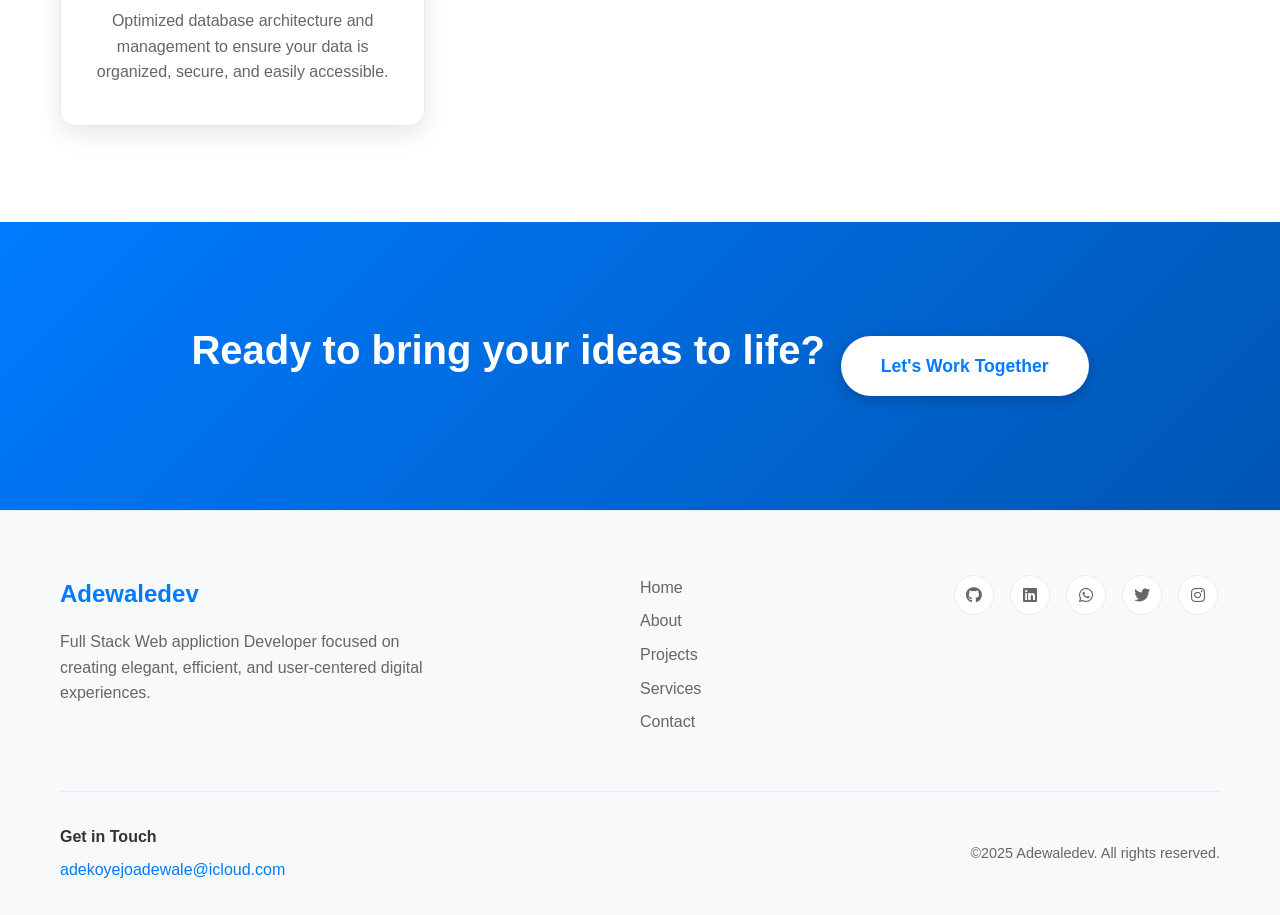
==== commit 345e19f7: "Add files via upload" ====
--- a/index.html
+++ b/index.html
@@ -278,7 +278,7 @@
         <div class="container">
             <div class="cta-content">
                 <h2>Ready to bring your ideas to life?</h2>
-                <a href="mailto:adewaledev@gmail.com" class="cta-button">
+                <a href="mailto:adekoyejoadewale@icloud.com" class="cta-button">
                     Let's Work Together
                 </a>
             </div>
@@ -291,18 +291,7 @@
             <div class="footer-content">
                 <div class="footer-info">
                     <h3>Adewaledev</h3>
-                    <p>Full Stack Web appliction Developer focused on creating elegant, efficient, and user-centered digital experiences.
-                        with 3 years of hands on experience in building modern,
-                         user-focused web applications. My journey in tech began after secondary school, 
-                         driven by a deep curiosity and love for problem solving.
-                         I started with front-end development, learning HTML, CSS, Bootstrap, and JavaScript,
-                         and later expanded my skills with React to build dynamic and responsive interfaces. 
-                        Eager to stand out and deepen my expertise, I pursued backend development through a structured training program at a tech firm,
-                         where I gained proficiency in PHP and MySQL.
-                         Today, I bring a solid full-stack skill set and a continuous learning mindset to every project I work on.
-                         I'm passionate about creating impactful digital solutions, collaborating with forward-thinking teams,
-                          and contributing to innovative tech communities.
-                           Let’s build something great together.</p>
+                    <p>Full Stack Web appliction Developer focused on creating elegant, efficient, and user-centered digital experiences.</p>
                 </div>
                 <div class="footer-nav">
                     <ul>
@@ -316,9 +305,9 @@
                 <div class="footer-social">
                     <a href="#" aria-label="GitHub"><i class="fab fa-github"></i></a>
                     <a href="https://www.linkedin.com/in/adewale-adekoyejo-34948a365?utm_source=share&utm_campaign=share_via&utm_content=profile&utm_medium=ios_app" aria-label="LinkedIn"><i class="fab fa-linkedin"></i></a>
-                    <a href="https://whatsapp.com/dl/09067034513" aria-label="whatsapp"><i class="fab fa-whatsapp"></i></a>
+                    <a href="https://wa.me/09067034513" target="_blank" aria-label="whatsapp"><i class="fab fa-whatsapp"></i></a>
                     <a href="#" aria-label="Twitter"><i class="fab fa-twitter"></i></a>
-                    <a href="#" aria-label="https://www.instagram.com/im__adewale?igsh=ZHdiNGIzM2o1aWcz&utm_source=qr"><i class="fab fa-instagram"></i></a>
+                    <a href="#" aria-label="https://www.instagram.com/im__adewale?igsh=ZHdiNGIzM2o1aWcz&utm_source=qr" target="_blank"><i class="fab fa-instagram"></i></a>
                 </div>
             </div>
             <div class="footer-bottom">
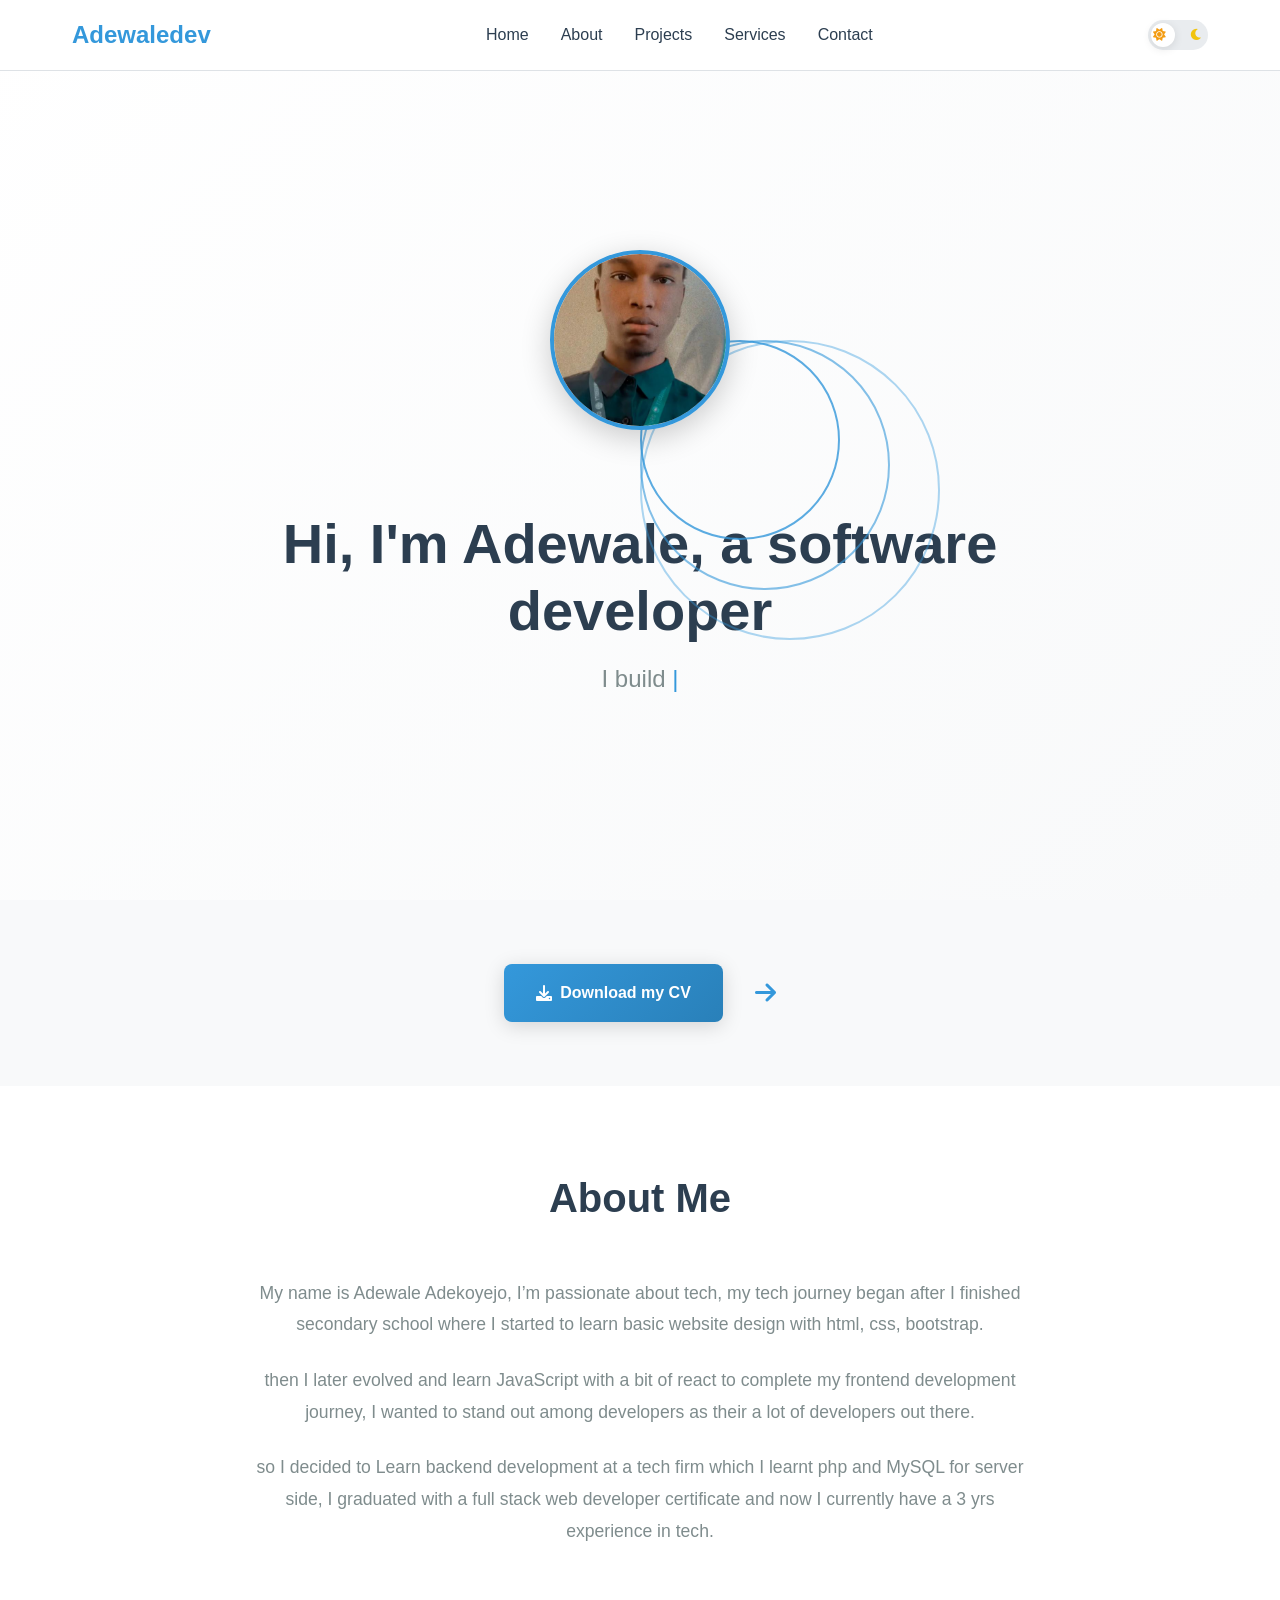
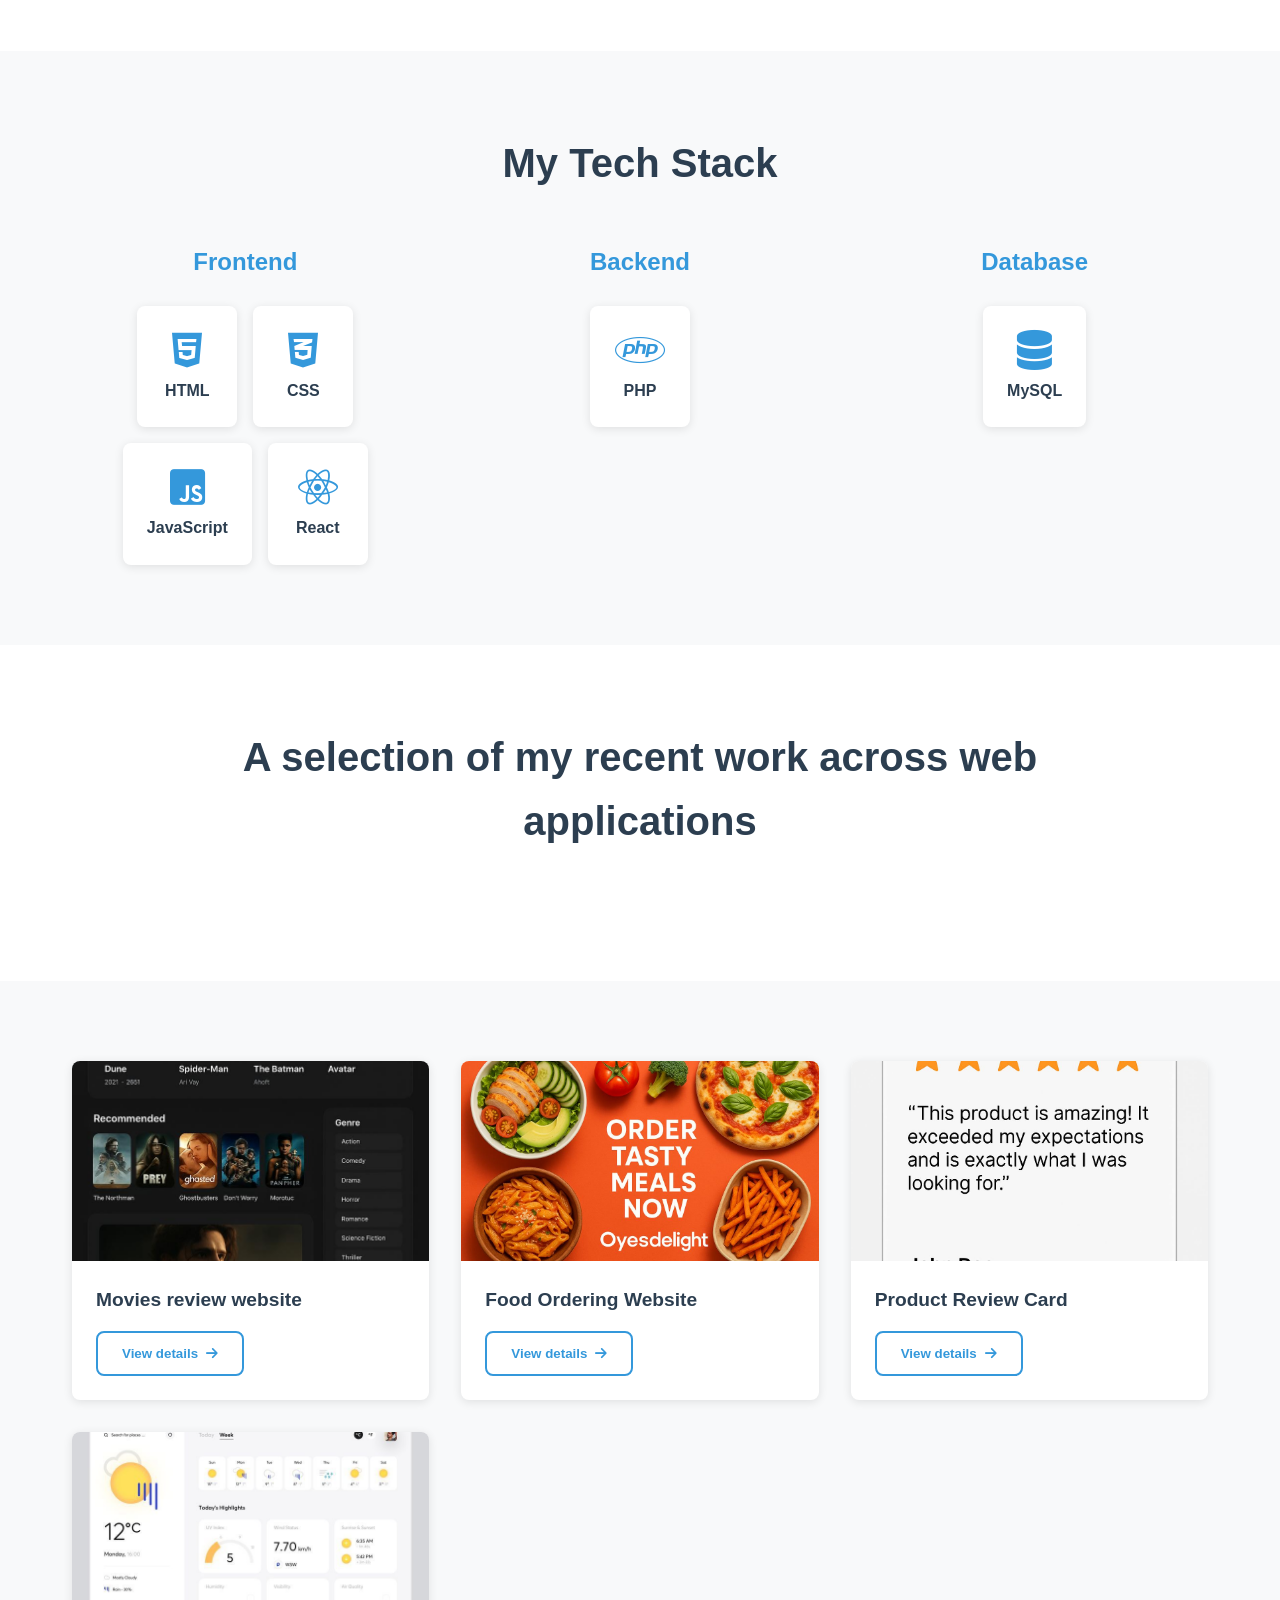
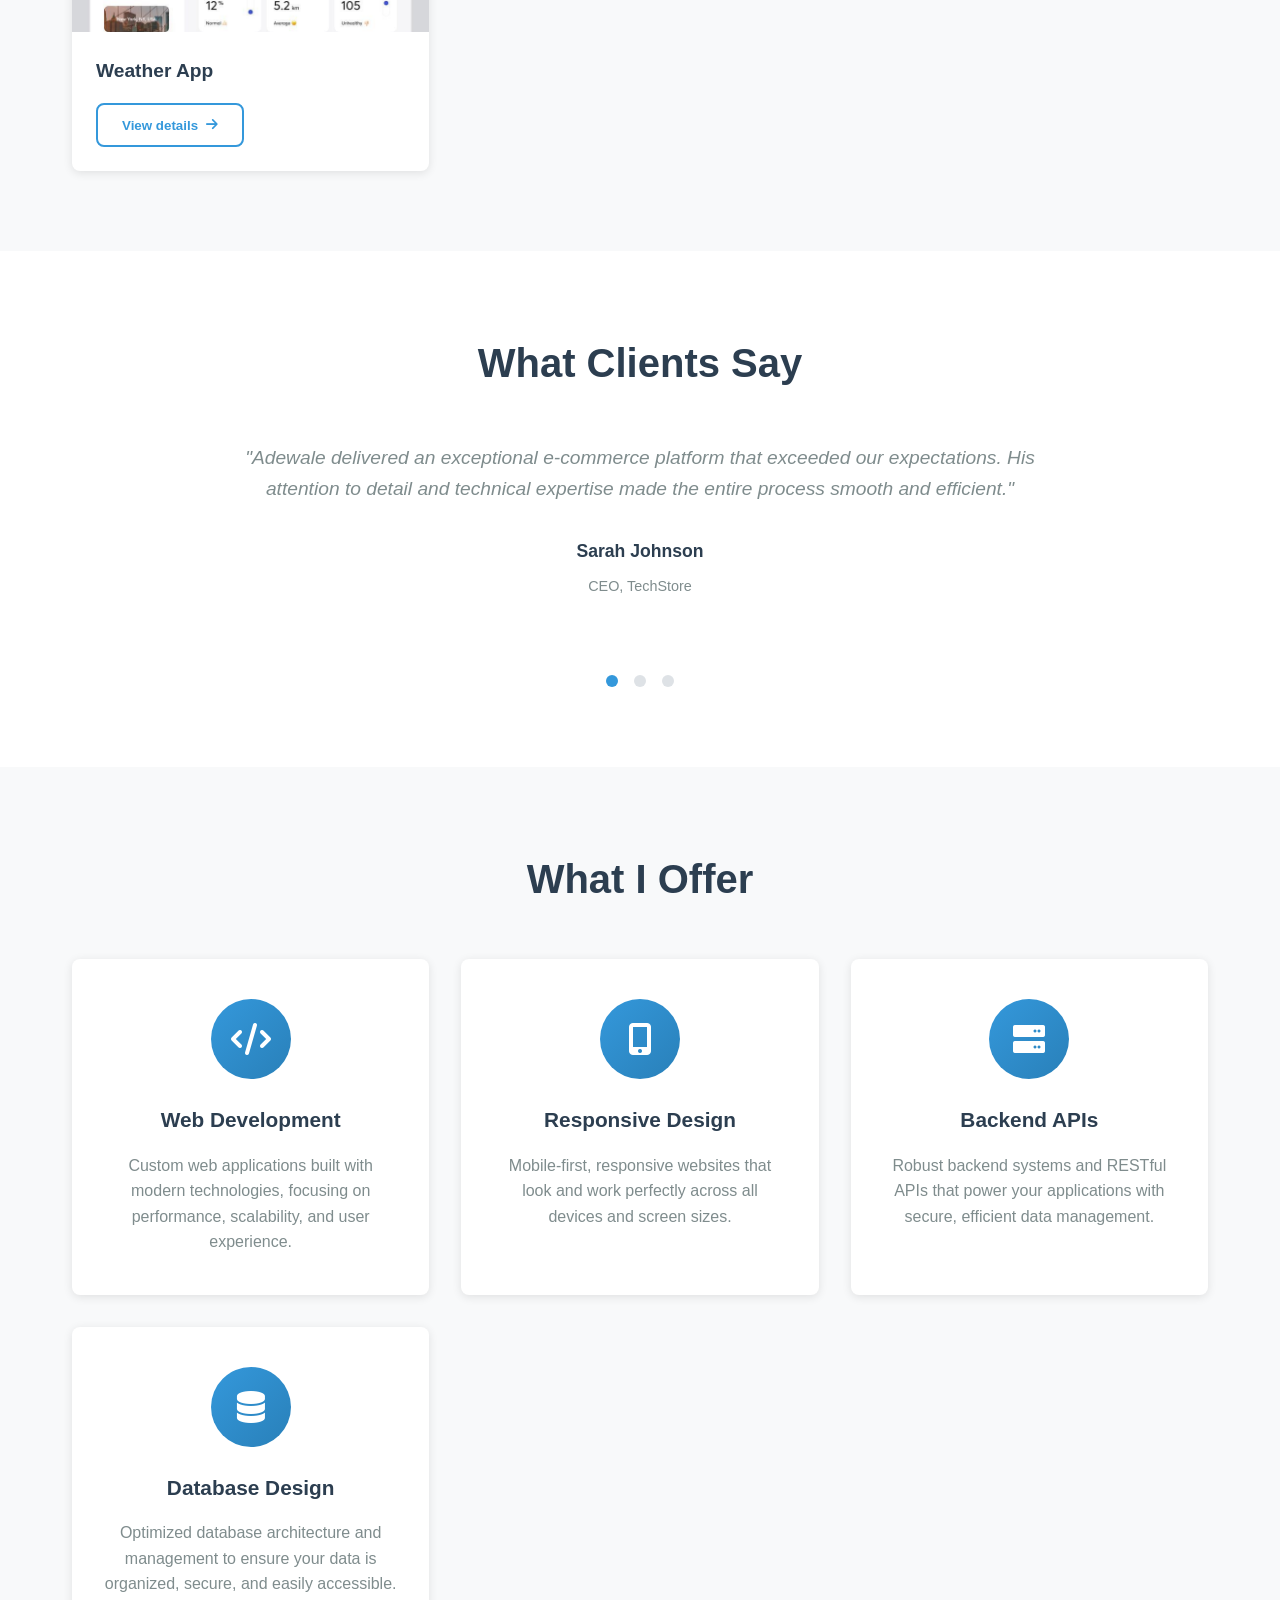
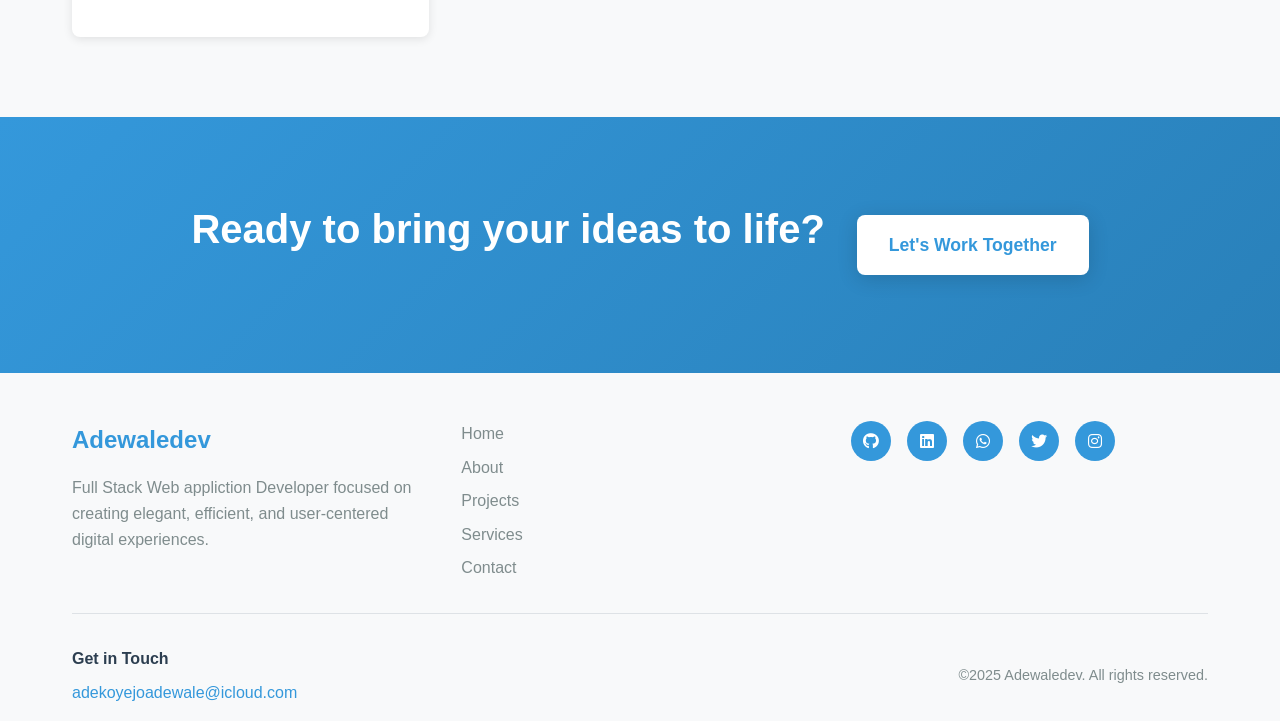
==== commit 10b5e0b4: "Add files via upload" ====
--- a/index.html
+++ b/index.html
@@ -42,6 +42,20 @@
     <section id="home" class="hero">
         <div class="container">
             <div class="hero-content">
+                <!-- Profile Picture with Circle Animation -->
+                <div class="profile-section">
+                    <div class="profile-container">
+                        <div class="circle-animation">
+                            <div class="circle circle-1"></div>
+                            <div class="circle circle-2"></div>
+                            <div class="circle circle-3"></div>
+                        </div>
+                        <div class="profile-image">
+                            <img src="profile.jpg" alt="Adewale Profile Picture" id="profile-pic">
+                        </div>
+                    </div>
+                </div>
+                
                 <h1>Hi, I'm Adewale, a software developer</h1>
                 <div class="typing-animation">
                     <span id="typing-text"></span>
@@ -66,8 +80,25 @@
         </div>
     </section>
 
+    <!-- About Me Section -->
+    <section id="about" class="about-me">
+        <div class="container">
+            <h2>About Me</h2>
+            <div class="about-content">
+                <p>My name is Adewale Adekoyejo, I’m passionate about tech, my tech journey began after I finished secondary school
+                     where I started to learn basic website design with html, css, bootstrap.</p>
+                
+                <p>then I later evolved and learn JavaScript with a bit of react to complete my frontend development journey,
+                     I wanted to stand out among developers as their a lot of developers out there.</p>
+                
+                <p>so I decided to Learn backend development at a tech firm which I learnt php and MySQL for server side,
+                     I graduated with a full stack web developer certificate and now I currently have a 3 yrs experience in tech.</p>
+            </div>
+        </div>
+    </section>
+
     <!-- Tech Stack Section -->
-    <section id="about" class="tech-stack">
+    <section class="tech-stack">
         <div class="container">
             <h2>My Tech Stack</h2>
             <div class="tech-categories">
@@ -118,75 +149,44 @@
     <section id="projects" class="featured-projects">
         <div class="container">
             <h2>A selection of my recent work across web applications</h2>
-            <div class="featured-grid">
-                <div class="featured-project">
-                    <div class="project-image">
-                        <img src="1 (1).jpg" alt="E-commerce Platform">
-                    </div>
-                    <div class="project-info">
-                        <h3>E-commerce Platform</h3>
-                        <p>Full-stack e-commerce solution with React frontend and PHP backend, featuring secure payments and inventory management.</p>
-                        <div class="project-tech">
-                            <span>React</span>
-                            <span>PHP</span>
-                            <span>MySQL</span>
-                        </div>
-                    </div>
-                </div>
-                <div class="featured-project">
-                    <div class="project-image">
-                        <img src="1 (3).jpg" alt="Task Management App">
-                    </div>
-                    <div class="project-info">
-                        <h3>Task Management App</h3>
-                        <p>Collaborative task management application with real-time updates, user authentication, and project tracking.</p>
-                        <div class="project-tech">
-                            <span>JavaScript</span>
-                            <span>PHP</span>
-                            <span>MySQL</span>
-                        </div>
-                    </div>
-                </div>
-            </div>
-        </div>
-    </section>
-
+        </div>
+    </section>
     <!-- Other Projects Grid -->
     <section class="other-projects">
         <div class="container">
             <div class="projects-grid">
                 <div class="project-card">
                     <div class="project-thumbnail">
-                        <img src="1 (1).jpg" alt="Portfolio Website">
-                    </div>
-                    <h4>Portfolio Website</h4>
+                        <img src="moviereview.jpg" alt="Movie Review Website">
+                    </div>
+                    <h4>Movies review website</h4>
                     <button class="view-details-btn">
                         View details <i class="fas fa-arrow-right"></i>
                     </button>
                 </div>
                 <div class="project-card">
                     <div class="project-thumbnail">
-                        <img src="1 (2).jpg" alt="Weather App">
-                    </div>
-                    <h4>Weather App</h4>
+                        <img src="2.jpg" alt="Food E-commerce Website">
+                    </div>
+                    <h4>Food Ordering Website</h4>
                     <button class="view-details-btn">
                         View details <i class="fas fa-arrow-right"></i>
                     </button>
                 </div>
                 <div class="project-card">
                     <div class="project-thumbnail">
-                        <img src="1 (3).jpg" alt="Blog Platform">
-                    </div>
-                    <h4>Blog Platform</h4>
+                        <img src="Product review card.jpg" alt="Product Review Card">
+                    </div>
+                    <h4>Product Review Card</h4>
                     <button class="view-details-btn">
                         View details <i class="fas fa-arrow-right"></i>
                     </button>
                 </div>
                 <div class="project-card">
                     <div class="project-thumbnail">
-                        <img src="4 (1).jpg" alt="Restaurant Website">
-                    </div>
-                    <h4>Restaurant Website</h4>
+                        <img src="weather.jpg" alt="Weather App">
+                    </div>
+                    <h4>Weather App</h4>
                     <button class="view-details-btn">
                         View details <i class="fas fa-arrow-right"></i>
                     </button>
--- a/styles.css
+++ b/styles.css
@@ -1,74 +1,84 @@
-/* Reset and Base Styles */
+/* CSS Variables for theme management */
+:root {
+    --primary-bg: #ffffff;
+    --secondary-bg: #f8f9fa;
+    --tertiary-bg: #e9ecef;
+    --text-primary: #2c3e50;
+    --text-secondary: #7f8c8d;
+    --accent-color: #3498db;
+    --accent-hover: #2980b9;
+    --border-color: #dee2e6;
+    --shadow-light: 0 2px 10px rgba(0, 0, 0, 0.1);
+    --shadow-medium: 0 4px 20px rgba(0, 0, 0, 0.15);
+    --shadow-heavy: 0 8px 30px rgba(0, 0, 0, 0.2);
+    --border-radius: 8px;
+    --transition: all 0.3s ease;
+}
+
+/* Dark theme variables */
+[data-theme="dark"] {
+    --primary-bg: #1a1a1a;
+    --secondary-bg: #2d3748;
+    --tertiary-bg: #4a5568;
+    --text-primary: #f7fafc;
+    --text-secondary: #a0aec0;
+    --accent-color: #4299e1;
+    --accent-hover: #3182ce;
+    --border-color: #4a5568;
+    --shadow-light: 0 2px 10px rgba(0, 0, 0, 0.3);
+    --shadow-medium: 0 4px 20px rgba(0, 0, 0, 0.4);
+    --shadow-heavy: 0 8px 30px rgba(0, 0, 0, 0.5);
+}
+
+/* Global reset and base styles */
 * {
     margin: 0;
     padding: 0;
     box-sizing: border-box;
 }
 
-:root {
-    /* Light mode colors */
-    --primary-bg: #ffffff;
-    --secondary-bg: #f8f9fa;
-    --text-primary: #333333;
-    --text-secondary: #666666;
-    --accent-color: #007bff;
-    --accent-hover: #0056b3;
-    --border-color: #e9ecef;
-    --shadow: rgba(0, 0, 0, 0.1);
-    --card-bg: #ffffff;
-}
-
-[data-theme="dark"] {
-    /* Dark mode colors */
-    --primary-bg: #1a1a1a;
-    --secondary-bg: #2d2d2d;
-    --text-primary: #ffffff;
-    --text-secondary: #cccccc;
-    --accent-color: #4dabf7;
-    --accent-hover: #339af0;
-    --border-color: #404040;
-    --shadow: rgba(0, 0, 0, 0.3);
-    --card-bg: #2d2d2d;
+html {
+    scroll-behavior: smooth;
 }
 
 body {
-    font-family: 'Arial', sans-serif;
+    font-family: 'Inter', -apple-system, BlinkMacSystemFont, 'Segoe UI', Roboto, sans-serif;
     line-height: 1.6;
     color: var(--text-primary);
     background-color: var(--primary-bg);
-    transition: all 0.3s ease;
+    transition: var(--transition);
 }
 
 .container {
     max-width: 1200px;
     margin: 0 auto;
-    padding: 0 20px;
-}
-
-/* Header Styles */
+    padding: 0 2rem;
+}
+
+/* Header styles */
 .header {
     position: fixed;
     top: 0;
     left: 0;
     right: 0;
+    background-color: var(--primary-bg);
+    backdrop-filter: blur(10px);
+    border-bottom: 1px solid var(--border-color);
     z-index: 1000;
-    background-color: var(--primary-bg);
-    border-bottom: 1px solid var(--border-color);
-    backdrop-filter: blur(10px);
-    transition: all 0.3s ease;
+    transition: var(--transition);
 }
 
 .header .container {
     display: flex;
     justify-content: space-between;
     align-items: center;
-    padding: 1rem 20px;
+    padding: 1rem 2rem;
 }
 
 .logo h2 {
     color: var(--accent-color);
+    font-weight: 700;
     font-size: 1.5rem;
-    font-weight: bold;
 }
 
 .nav ul {
@@ -78,10 +88,10 @@
 }
 
 .nav a {
+    color: var(--text-primary);
     text-decoration: none;
-    color: var(--text-primary);
     font-weight: 500;
-    transition: color 0.3s ease;
+    transition: var(--transition);
     position: relative;
 }
 
@@ -104,9 +114,10 @@
     width: 100%;
 }
 
-/* Theme Toggle */
+/* Theme toggle styles */
 .theme-toggle {
-    position: relative;
+    display: flex;
+    align-items: center;
 }
 
 #theme-switch {
@@ -116,57 +127,65 @@
 .toggle-label {
     display: flex;
     align-items: center;
-    background-color: var(--secondary-bg);
-    padding: 0.5rem;
-    border-radius: 25px;
+    justify-content: space-between;
+    width: 60px;
+    height: 30px;
+    background-color: var(--tertiary-bg);
+    border-radius: 15px;
+    padding: 5px;
     cursor: pointer;
-    transition: all 0.3s ease;
-    border: 1px solid var(--border-color);
+    transition: var(--transition);
+    position: relative;
+}
+
+.toggle-label::before {
+    content: '';
+    position: absolute;
+    top: 3px;
+    left: 3px;
+    width: 24px;
+    height: 24px;
+    background-color: var(--primary-bg);
+    border-radius: 50%;
+    transition: transform 0.3s ease;
+    box-shadow: var(--shadow-light);
+}
+
+#theme-switch:checked + .toggle-label::before {
+    transform: translateX(30px);
 }
 
 .toggle-label i {
-    font-size: 1rem;
-    margin: 0 0.25rem;
-    transition: all 0.3s ease;
-}
-
-.toggle-label .fa-sun {
-    color: #ffd43b;
-}
-
-.toggle-label .fa-moon {
-    color: #748ffc;
-}
-
-#theme-switch:checked + .toggle-label .fa-sun {
-    opacity: 0.5;
-}
-
-#theme-switch:not(:checked) + .toggle-label .fa-moon {
-    opacity: 0.5;
-}
-
-/* Mobile Menu Toggle */
+    font-size: 0.8rem;
+    z-index: 1;
+}
+
+.fa-sun {
+    color: #f39c12;
+}
+
+.fa-moon {
+    color: #f1c40f;
+}
+
+/* Mobile menu toggle */
 .mobile-menu-toggle {
     display: none;
     flex-direction: column;
     cursor: pointer;
-    gap: 4px;
     padding: 5px;
-    z-index: 1001;
 }
 
 .mobile-menu-toggle span {
     width: 25px;
     height: 3px;
     background-color: var(--text-primary);
-    transition: all 0.3s ease;
-    border-radius: 2px;
-}
-
-/* Mobile menu toggle animation */
+    margin: 3px 0;
+    transition: var(--transition);
+}
+
 .mobile-menu-toggle.active span:nth-child(1) {
-    transform: rotate(45deg) translate(5px, 5px);
+    transform: rotate(45deg) translate(9px, 9px);
 }
 
 .mobile-menu-toggle.active span:nth-child(2) {
@@ -177,50 +196,118 @@
     transform: rotate(-45deg) translate(7px, -6px);
 }
 
-/* Hero Section */
+/* Hero section with profile picture and circles */
 .hero {
     min-height: 100vh;
     display: flex;
     align-items: center;
-    justify-content: center;
-    text-align: center;
+    padding-top: 80px;
     background: linear-gradient(135deg, var(--primary-bg) 0%, var(--secondary-bg) 100%);
-    padding-top: 80px;
-}
-
-.hero-content h1 {
-    font-size: 4rem;
-    font-weight: bold;
+}
+
+.hero-content {
+    text-align: center;
+    max-width: 800px;
+    margin: 0 auto;
+}
+
+/* Profile section with circle animations */
+.profile-section {
+    margin-bottom: 3rem;
+}
+
+.profile-container {
+    position: relative;
+    display: inline-block;
     margin-bottom: 2rem;
-    color: var(--text-primary);
-    opacity: 0;
-    animation: fadeInUp 1s ease 0.5s forwards;
+}
+
+.circle-animation {
+    position: absolute;
+    top: 50%;
+    left: 50%;
+    transform: translate(-50%, -50%);
+}
+
+.circle {
+    position: absolute;
+    border: 2px solid var(--accent-color);
+    border-radius: 50%;
+    animation: pulse 3s infinite;
+}
+
+.circle-1 {
+    width: 200px;
+    height: 200px;
+    animation-delay: 0s;
+    opacity: 0.8;
+}
+
+.circle-2 {
+    width: 250px;
+    height: 250px;
+    animation-delay: 1s;
+    opacity: 0.6;
+}
+
+.circle-3 {
+    width: 300px;
+    height: 300px;
+    animation-delay: 2s;
+    opacity: 0.4;
+}
+
+@keyframes pulse {
+    0%, 100% {
+        transform: translate(-50%, -50%) scale(0.8);
+        opacity: 0.8;
+    }
+    50% {
+        transform: translate(-50%, -50%) scale(1.2);
+        opacity: 0.2;
+    }
+}
+
+.profile-image {
+    position: relative;
+    z-index: 10;
+    width: 180px;
+    height: 180px;
+    border-radius: 50%;
+    overflow: hidden;
+    border: 4px solid var(--accent-color);
+    box-shadow: var(--shadow-heavy);
+    margin: 0 auto;
+}
+
+.profile-image img {
+    width: 100%;
+    height: 100%;
+    object-fit: cover;
+    transition: var(--transition);
+}
+
+.profile-image:hover img {
+    transform: scale(1.1);
+}
+
+.hero h1 {
+    font-size: 3.5rem;
+    font-weight: 700;
+    margin-bottom: 1rem;
+    color: var(--text-primary);
+    line-height: 1.2;
 }
 
 .typing-animation {
-    font-size: 1.8rem;
-    color: var(--accent-color);
-    min-height: 60px;
-    display: flex;
-    align-items: center;
-    justify-content: center;
-    opacity: 0;
-    animation: fadeInUp 1s ease 1s forwards;
+    font-size: 1.5rem;
+    color: var(--text-secondary);
+    margin-bottom: 2rem;
 }
 
 .cursor {
     animation: blink 1s infinite;
-}
-
-@keyframes fadeInUp {
-    from {
-        opacity: 0;
-        transform: translateY(30px);
-    }
-    to {
-        opacity: 1;
-        transform: translateY(0);
-    }
+    color: var(--accent-color);
 }
 
 @keyframes blink {
@@ -228,10 +315,9 @@
     51%, 100% { opacity: 0; }
 }
 
-/* Call to Action Explore */
+/* CTA Explore Section */
 .cta-explore {
     padding: 4rem 0;
-    text-align: center;
     background-color: var(--secondary-bg);
 }
 
@@ -239,49 +325,35 @@
     display: flex;
     align-items: center;
     justify-content: center;
-    gap: 1rem;
-}
-
-.cta-content p {
-    font-size: 1.2rem;
-    color: var(--text-secondary);
-}
-
-/* CV Download Button */
+    gap: 2rem;
+}
+
 .cv-download-btn {
     display: inline-flex;
     align-items: center;
     gap: 0.5rem;
-    padding: 0.8rem 1.5rem;
-    background-color: var(--accent-color);
+    background: linear-gradient(135deg, var(--accent-color), var(--accent-hover));
     color: white;
+    padding: 1rem 2rem;
+    border-radius: var(--border-radius);
     text-decoration: none;
-    border-radius: 25px;
-    font-weight: 500;
-    transition: all 0.3s ease;
-    box-shadow: 0 4px 15px rgba(0, 123, 255, 0.3);
+    font-weight: 600;
+    transition: var(--transition);
+    box-shadow: var(--shadow-medium);
 }
 
 .cv-download-btn:hover {
-    background-color: var(--accent-hover);
-    transform: translateY(-3px);
-    box-shadow: 0 8px 25px rgba(0, 123, 255, 0.4);
-}
-
-.cv-download-btn i {
-    font-size: 1rem;
+    transform: translateY(-2px);
+    box-shadow: var(--shadow-heavy);
 }
 
 .arrow-animation {
-    animation: bounceRight 2s infinite;
-}
-
-.arrow-animation i {
+    animation: bounce-right 2s infinite;
+    color: var(--accent-color);
     font-size: 1.5rem;
-    color: var(--accent-color);
-}
-
-@keyframes bounceRight {
+}
+
+@keyframes bounce-right {
     0%, 20%, 50%, 80%, 100% {
         transform: translateX(0);
     }
@@ -293,15 +365,43 @@
     }
 }
 
+/* About Me Section */
+.about-me {
+    padding: 5rem 0;
+    background-color: var(--primary-bg);
+}
+
+.about-me h2 {
+    text-align: center;
+    font-size: 2.5rem;
+    font-weight: 700;
+    margin-bottom: 3rem;
+    color: var(--text-primary);
+}
+
+.about-content {
+    max-width: 800px;
+    margin: 0 auto;
+    text-align: center;
+}
+
+.about-content p {
+    font-size: 1.1rem;
+    line-height: 1.8;
+    margin-bottom: 1.5rem;
+    color: var(--text-secondary);
+}
+
 /* Tech Stack Section */
 .tech-stack {
-    padding: 6rem 0;
-    background-color: var(--primary-bg);
+    padding: 5rem 0;
+    background-color: var(--secondary-bg);
 }
 
 .tech-stack h2 {
     text-align: center;
     font-size: 2.5rem;
+    font-weight: 700;
     margin-bottom: 3rem;
     color: var(--text-primary);
 }
@@ -315,54 +415,56 @@
 .tech-category h3 {
     text-align: center;
     font-size: 1.5rem;
-    margin-bottom: 2rem;
+    margin-bottom: 1.5rem;
     color: var(--accent-color);
 }
 
 .tech-items {
     display: flex;
+    flex-wrap: wrap;
+    gap: 1rem;
     justify-content: center;
-    flex-wrap: wrap;
-    gap: 1.5rem;
 }
 
 .tech-item {
     display: flex;
     flex-direction: column;
     align-items: center;
-    gap: 0.5rem;
-    padding: 1rem;
-    background-color: var(--card-bg);
-    border-radius: 10px;
-    box-shadow: 0 4px 6px var(--shadow);
-    transition: transform 0.3s ease, box-shadow 0.3s ease;
-    border: 1px solid var(--border-color);
+    padding: 1.5rem;
+    background-color: var(--primary-bg);
+    border-radius: var(--border-radius);
+    box-shadow: var(--shadow-light);
+    transition: var(--transition);
+    cursor: pointer;
+    min-width: 100px;
 }
 
 .tech-item:hover {
     transform: translateY(-5px);
-    box-shadow: 0 8px 20px var(--shadow);
+    box-shadow: var(--shadow-medium);
 }
 
 .tech-item i {
-    font-size: 2rem;
+    font-size: 2.5rem;
+    margin-bottom: 0.5rem;
     color: var(--accent-color);
 }
 
 .tech-item span {
-    font-weight: 500;
+    font-weight: 600;
     color: var(--text-primary);
 }
 
 /* Featured Projects Section */
 .featured-projects {
-    padding: 6rem 0;
-    background-color: var(--secondary-bg);
+    padding: 5rem 0;
+    background-color: var(--primary-bg);
 }
 
 .featured-projects h2 {
     text-align: center;
     font-size: 2.5rem;
+    font-weight: 700;
     margin-bottom: 3rem;
     color: var(--text-primary);
     max-width: 800px;
@@ -374,26 +476,33 @@
     display: grid;
     grid-template-columns: repeat(auto-fit, minmax(500px, 1fr));
     gap: 3rem;
+    margin-top: 3rem;
 }
 
 .featured-project {
-    background-color: var(--card-bg);
-    border-radius: 15px;
+    background-color: var(--secondary-bg);
+    border-radius: var(--border-radius);
     overflow: hidden;
-    box-shadow: 0 8px 25px var(--shadow);
-    transition: transform 0.3s ease, box-shadow 0.3s ease;
-    border: 1px solid var(--border-color);
+    box-shadow: var(--shadow-medium);
+    transition: var(--transition);
 }
 
 .featured-project:hover {
-    transform: translateY(-10px);
-    box-shadow: 0 15px 40px var(--shadow);
+    transform: translateY(-5px);
+    box-shadow: var(--shadow-heavy);
+}
+
+.project-image {
+    width: 100%;
+    height: 300px;
+    overflow: hidden;
 }
 
 .project-image img {
     width: 100%;
-    height: 300px;
+    height: 100%;
     object-fit: cover;
+    transition: var(--transition);
 }
 
 .project-info {
@@ -402,20 +511,21 @@
 
 .project-info h3 {
     font-size: 1.5rem;
+    font-weight: 700;
     margin-bottom: 1rem;
     color: var(--text-primary);
 }
 
 .project-info p {
     color: var(--text-secondary);
+    line-height: 1.6;
     margin-bottom: 1.5rem;
-    line-height: 1.6;
 }
 
 .project-tech {
     display: flex;
+    flex-wrap: wrap;
     gap: 0.5rem;
-    flex-wrap: wrap;
 }
 
 .project-tech span {
@@ -429,8 +539,8 @@
 
 /* Other Projects Grid */
 .other-projects {
-    padding: 6rem 0;
-    background-color: var(--primary-bg);
+    padding: 5rem 0;
+    background-color: var(--secondary-bg);
 }
 
 .projects-grid {
@@ -440,65 +550,73 @@
 }
 
 .project-card {
-    background-color: var(--card-bg);
-    border-radius: 10px;
+    background-color: var(--primary-bg);
+    border-radius: var(--border-radius);
     overflow: hidden;
-    box-shadow: 0 4px 6px var(--shadow);
-    transition: transform 0.3s ease, box-shadow 0.3s ease;
-    border: 1px solid var(--border-color);
+    box-shadow: var(--shadow-light);
+    transition: var(--transition);
 }
 
 .project-card:hover {
     transform: translateY(-5px);
-    box-shadow: 0 8px 20px var(--shadow);
+    box-shadow: var(--shadow-medium);
+}
+
+.project-thumbnail {
+    width: 100%;
+    height: 200px;
+    overflow: hidden;
 }
 
 .project-thumbnail img {
     width: 100%;
-    height: 200px;
+    height: 100%;
     object-fit: cover;
+    transition: var(--transition);
+}
+
+.project-card:hover .project-thumbnail img {
+    transform: scale(1.1);
 }
 
 .project-card h4 {
-    padding: 1rem 1rem 0.5rem;
-    color: var(--text-primary);
+    padding: 1.5rem 1.5rem 1rem;
     font-size: 1.2rem;
+    font-weight: 600;
+    color: var(--text-primary);
 }
 
 .view-details-btn {
     display: flex;
     align-items: center;
     gap: 0.5rem;
-    padding: 1rem;
-    background: none;
-    border: none;
-    color: var(--accent-color);
+    margin: 0 1.5rem 1.5rem;
+    padding: 0.8rem 1.5rem;
+    background: transparent;
+    border: 2px solid var(--accent-color);
+    color: var(--accent-color);
+    border-radius: var(--border-radius);
     cursor: pointer;
-    font-weight: 500;
-    transition: color 0.3s ease;
+    font-weight: 600;
+    transition: var(--transition);
 }
 
 .view-details-btn:hover {
-    color: var(--accent-hover);
-}
-
-.view-details-btn i {
-    transition: transform 0.3s ease;
-}
-
-.view-details-btn:hover i {
+    background-color: var(--accent-color);
+    color: white;
     transform: translateX(5px);
 }
 
 /* Client Feedback Section */
 .client-feedback {
-    padding: 6rem 0;
-    background-color: var(--secondary-bg);
+    padding: 5rem 0;
+    background-color: var(--primary-bg);
 }
 
 .client-feedback h2 {
     text-align: center;
     font-size: 2.5rem;
+    font-weight: 700;
     margin-bottom: 3rem;
     color: var(--text-primary);
 }
@@ -507,45 +625,41 @@
     position: relative;
     max-width: 800px;
     margin: 0 auto;
-    overflow: hidden;
+    height: 200px;
 }
 
 .testimonial {
-    display: none;
-    text-align: center;
-    padding: 2rem;
-    background-color: var(--card-bg);
-    border-radius: 15px;
-    box-shadow: 0 8px 25px var(--shadow);
-    border: 1px solid var(--border-color);
+    position: absolute;
+    top: 0;
+    left: 0;
+    width: 100%;
     opacity: 0;
-    transform: translateX(50px);
-    transition: all 0.5s ease;
+    transition: opacity 0.5s ease;
+    text-align: center;
 }
 
 .testimonial.active {
-    display: block;
     opacity: 1;
-    transform: translateX(0);
 }
 
 .testimonial-content p {
     font-size: 1.2rem;
-    font-style: italic;
+    line-height: 1.6;
     color: var(--text-secondary);
     margin-bottom: 2rem;
-    line-height: 1.8;
+    font-style: italic;
 }
 
 .client-info h4 {
-    color: var(--text-primary);
     font-size: 1.1rem;
+    font-weight: 600;
+    color: var(--text-primary);
     margin-bottom: 0.5rem;
 }
 
 .client-info span {
-    color: var(--accent-color);
-    font-weight: 500;
+    color: var(--text-secondary);
+    font-size: 0.9rem;
 }
 
 .testimonial-dots {
@@ -561,7 +675,7 @@
     border-radius: 50%;
     background-color: var(--border-color);
     cursor: pointer;
-    transition: background-color 0.3s ease;
+    transition: var(--transition);
 }
 
 .dot.active {
@@ -570,13 +684,14 @@
 
 /* Services Section */
 .services {
-    padding: 6rem 0;
-    background-color: var(--primary-bg);
+    padding: 5rem 0;
+    background-color: var(--secondary-bg);
 }
 
 .services h2 {
     text-align: center;
     font-size: 2.5rem;
+    font-weight: 700;
     margin-bottom: 3rem;
     color: var(--text-primary);
 }
@@ -588,30 +703,29 @@
 }
 
 .service-box {
-    text-align: center;
+    background-color: var(--primary-bg);
     padding: 2.5rem 2rem;
-    background-color: var(--card-bg);
-    border-radius: 15px;
-    box-shadow: 0 8px 25px var(--shadow);
-    transition: transform 0.3s ease, box-shadow 0.3s ease;
-    border: 1px solid var(--border-color);
+    border-radius: var(--border-radius);
+    text-align: center;
+    box-shadow: var(--shadow-light);
+    transition: var(--transition);
 }
 
 .service-box:hover {
-    transform: translateY(-10px);
-    box-shadow: 0 15px 40px var(--shadow);
+    transform: translateY(-5px);
+    box-shadow: var(--shadow-medium);
 }
 
 .service-icon {
     width: 80px;
     height: 80px;
-    margin: 0 auto 1.5rem;
-    display: flex;
-    align-items: center;
-    justify-content: center;
     background: linear-gradient(135deg, var(--accent-color), var(--accent-hover));
     border-radius: 50%;
-    box-shadow: 0 4px 15px rgba(0, 123, 255, 0.3);
+    display: flex;
+    align-items: center;
+    justify-content: center;
+    margin: 0 auto 1.5rem;
+    transition: var(--transition);
 }
 
 .service-icon i {
@@ -621,6 +735,7 @@
 
 .service-box h3 {
     font-size: 1.3rem;
+    font-weight: 600;
     margin-bottom: 1rem;
     color: var(--text-primary);
 }
@@ -630,75 +745,73 @@
     line-height: 1.6;
 }
 
-/* Call to Action Work Section */
+/* CTA Work Section */
 .cta-work {
-    padding: 6rem 0;
+    padding: 5rem 0;
     background: linear-gradient(135deg, var(--accent-color), var(--accent-hover));
     text-align: center;
 }
 
-.cta-work .cta-content h2 {
+.cta-work h2 {
     font-size: 2.5rem;
+    font-weight: 700;
+    margin-bottom: 2rem;
     color: white;
-    margin-bottom: 2rem;
 }
 
 .cta-button {
     display: inline-block;
-    padding: 1rem 2.5rem;
     background-color: white;
     color: var(--accent-color);
+    padding: 1rem 2rem;
+    border-radius: var(--border-radius);
     text-decoration: none;
-    font-weight: bold;
+    font-weight: 600;
     font-size: 1.1rem;
-    border-radius: 50px;
-    transition: all 0.3s ease;
-    box-shadow: 0 4px 15px rgba(0, 0, 0, 0.2);
+    transition: var(--transition);
+    box-shadow: var(--shadow-medium);
 }
 
 .cta-button:hover {
-    transform: translateY(-3px);
-    box-shadow: 0 8px 25px rgba(0, 0, 0, 0.3);
+    transform: translateY(-2px);
+    box-shadow: var(--shadow-heavy);
 }
 
 /* Footer */
 .footer {
     background-color: var(--secondary-bg);
-    padding: 4rem 0 2rem;
-    border-top: 1px solid var(--border-color);
+    padding: 3rem 0 1rem;
 }
 
 .footer-content {
     display: grid;
-    grid-template-columns: 2fr 1fr 1fr;
-    gap: 3rem;
-    margin-bottom: 3rem;
+    grid-template-columns: repeat(auto-fit, minmax(250px, 1fr));
+    gap: 2rem;
+    margin-bottom: 2rem;
 }
 
 .footer-info h3 {
+    color: var(--accent-color);
     font-size: 1.5rem;
-    color: var(--accent-color);
     margin-bottom: 1rem;
 }
 
 .footer-info p {
     color: var(--text-secondary);
     line-height: 1.6;
-    max-width: 400px;
 }
 
 .footer-nav ul {
     list-style: none;
-}
-
-.footer-nav li {
-    margin-bottom: 0.5rem;
+    display: flex;
+    flex-direction: column;
+    gap: 0.5rem;
 }
 
 .footer-nav a {
     color: var(--text-secondary);
     text-decoration: none;
-    transition: color 0.3s ease;
+    transition: var(--transition);
 }
 
 .footer-nav a:hover {
@@ -708,7 +821,6 @@
 .footer-social {
     display: flex;
     gap: 1rem;
-    flex-wrap: wrap;
 }
 
 .footer-social a {
@@ -717,18 +829,16 @@
     justify-content: center;
     width: 40px;
     height: 40px;
-    background-color: var(--card-bg);
-    color: var(--text-secondary);
+    background-color: var(--accent-color);
+    color: white;
     border-radius: 50%;
     text-decoration: none;
-    transition: all 0.3s ease;
-    border: 1px solid var(--border-color);
+    transition: var(--transition);
 }
 
 .footer-social a:hover {
-    background-color: var(--accent-color);
-    color: white;
-    transform: translateY(-3px);
+    background-color: var(--accent-hover);
+    transform: translateY(-2px);
 }
 
 .footer-bottom {
@@ -747,62 +857,57 @@
 .get-in-touch a {
     color: var(--accent-color);
     text-decoration: none;
-    font-weight: 500;
-}
-
-.footer-copyright p {
+}
+
+.footer-copyright {
     color: var(--text-secondary);
     font-size: 0.9rem;
 }
 
+/* Animation classes for scroll animations */
+.animate-on-scroll {
+    opacity: 0;
+    transform: translateY(20px);
+    transition: all 0.6s ease;
+}
+
+.animate-on-scroll.animate {
+    opacity: 1;
+    transform: translateY(0);
+}
+
 /* Responsive Design */
 @media (max-width: 768px) {
-    .header .container {
-        padding: 1rem 20px;
+    .mobile-menu-toggle {
+        display: flex;
     }
     
     .nav {
         position: fixed;
-        top: 0;
-        right: -100%;
-        width: 80%;
-        max-width: 300px;
-        height: 100vh;
+        top: 100%;
+        left: 0;
+        right: 0;
         background-color: var(--primary-bg);
-        border-left: 1px solid var(--border-color);
-        transition: right 0.3s ease;
-        z-index: 1000;
-        padding-top: 80px;
-        box-shadow: -5px 0 15px var(--shadow);
+        border-top: 1px solid var(--border-color);
+        transform: translateY(-100%);
+        opacity: 0;
+        visibility: hidden;
+        transition: var(--transition);
     }
     
     .nav.active {
-        right: 0;
+        transform: translateY(0);
+        opacity: 1;
+        visibility: visible;
     }
     
     .nav ul {
         flex-direction: column;
-        gap: 0;
         padding: 2rem;
-    }
-    
-    .nav li {
-        margin-bottom: 1rem;
-    }
-    
-    .nav a {
-        display: block;
-        padding: 1rem 0;
-        font-size: 1.1rem;
-        border-bottom: 1px solid var(--border-color);
-        color: var(--text-primary);
-    }
-    
-    .mobile-menu-toggle {
-        display: flex;
-    }
-    
-    .hero-content h1 {
+        gap: 1rem;
+    }
+    
+    .hero h1 {
         font-size: 2.5rem;
     }
     
@@ -810,42 +915,16 @@
         font-size: 1.2rem;
     }
     
-    .tech-categories {
-        grid-template-columns: 1fr;
-        gap: 2rem;
+    .container {
+        padding: 0 1rem;
     }
     
     .featured-grid {
         grid-template-columns: 1fr;
-        gap: 2rem;
-    }
-    
-    .featured-project {
-        min-width: unset;
-    }
-    
-    .projects-grid {
-        grid-template-columns: repeat(auto-fit, minmax(250px, 1fr));
-        gap: 1.5rem;
-    }
-    
-    .services-grid {
-        grid-template-columns: 1fr;
-        gap: 1.5rem;
-    }
-    
-    .service-box {
-        padding: 2rem 1.5rem;
-    }
-    
-    .footer-content {
-        grid-template-columns: 1fr;
-        gap: 2rem;
-        text-align: center;
-    }
-    
-    .footer-social {
-        justify-content: center;
+    }
+    
+    .cta-content {
+        flex-direction: column;
     }
     
     .footer-bottom {
@@ -854,18 +933,29 @@
         text-align: center;
     }
     
-    .cta-work .cta-content h2 {
-        font-size: 2rem;
-    }
-    
-    .cta-content {
-        flex-direction: column;
-        gap: 1.5rem;
+    .circle-1 {
+        width: 150px;
+        height: 150px;
+    }
+    
+    .circle-2 {
+        width: 200px;
+        height: 200px;
+    }
+    
+    .circle-3 {
+        width: 250px;
+        height: 250px;
+    }
+    
+    .profile-image {
+        width: 130px;
+        height: 130px;
     }
 }
 
 @media (max-width: 480px) {
-    .hero-content h1 {
+    .hero h1 {
         font-size: 2rem;
     }
     
@@ -873,95 +963,15 @@
         font-size: 1rem;
     }
     
+    .featured-projects h2,
+    .services h2,
+    .client-feedback h2,
     .tech-stack h2,
-    .featured-projects h2,
-    .client-feedback h2,
-    .services h2 {
+    .about-me h2 {
         font-size: 2rem;
     }
     
-    .tech-items {
-        gap: 1rem;
-    }
-    
-    .tech-item {
-        padding: 0.8rem;
-    }
-    
-    .service-box {
-        padding: 1.5rem 1rem;
-    }
-    
-    .testimonial {
-        padding: 1.5rem;
-    }
-    
-    .testimonial-content p {
-        font-size: 1rem;
-    }
-    
-    .cta-work .cta-content h2 {
-        font-size: 1.8rem;
-    }
-    
-    .cta-button {
-        padding: 0.8rem 2rem;
-        font-size: 1rem;
-    }
-    
-    .cv-download-btn {
-        padding: 0.7rem 1.2rem;
-        font-size: 0.9rem;
-    }
-}
-
-/* Smooth scrolling */
-html {
-    scroll-behavior: smooth;
-}
-
-/* Loading animations */
-@keyframes slideInFromLeft {
-    from {
-        opacity: 0;
-        transform: translateX(-50px);
-    }
-    to {
-        opacity: 1;
-        transform: translateX(0);
-    }
-}
-
-@keyframes slideInFromRight {
-    from {
-        opacity: 0;
-        transform: translateX(50px);
-    }
-    to {
-        opacity: 1;
-        transform: translateX(0);
-    }
-}
-
-@keyframes slideInFromBottom {
-    from {
-        opacity: 0;
-        transform: translateY(50px);
-    }
-    to {
-        opacity: 1;
-        transform: translateY(0);
-    }
-}
-
-/* Intersection Observer animations */
-.animate-on-scroll {
-    opacity: 0;
-    transform: translateY(30px);
-    transition: all 0.6s ease;
-}
-
-.animate-on-scroll.animate {
-    opacity: 1;
-    transform: translateY(0);
+    .cta-work h2 {
+        font-size: 2rem;
+    }
 }
